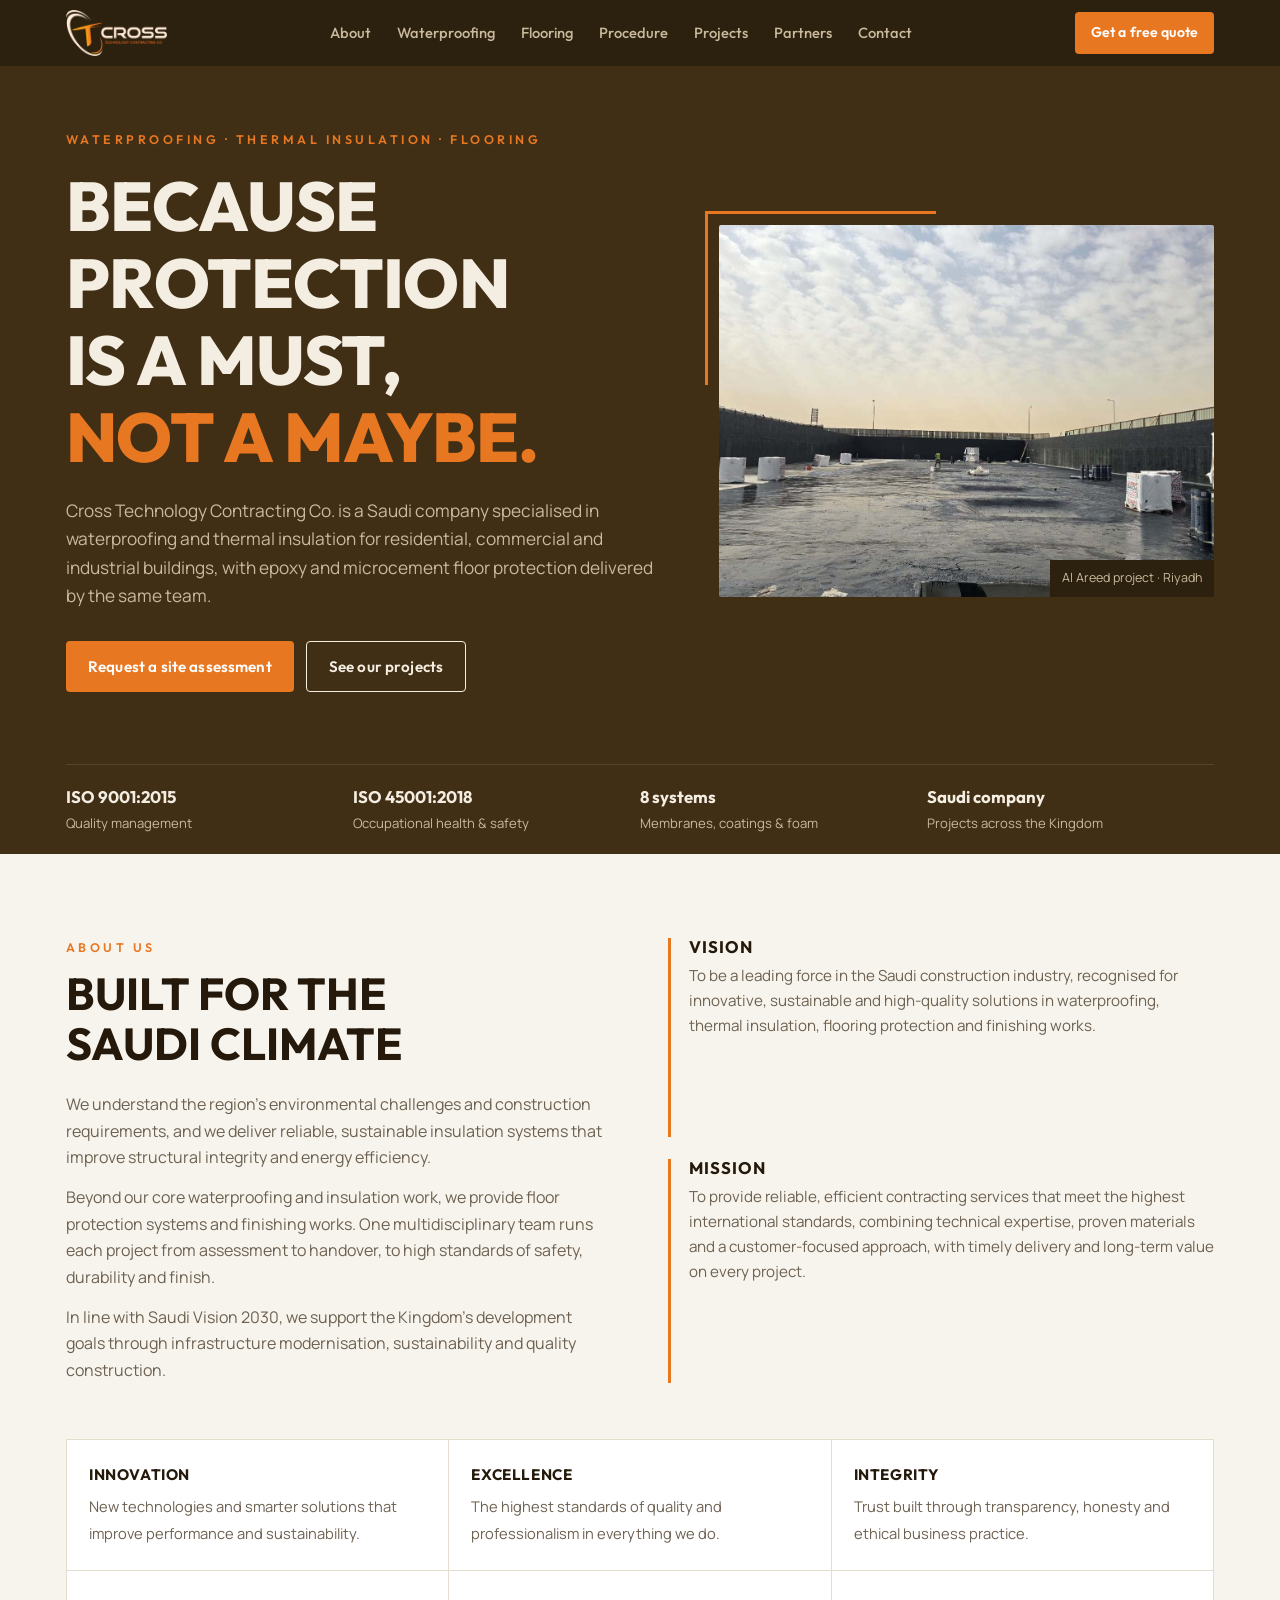
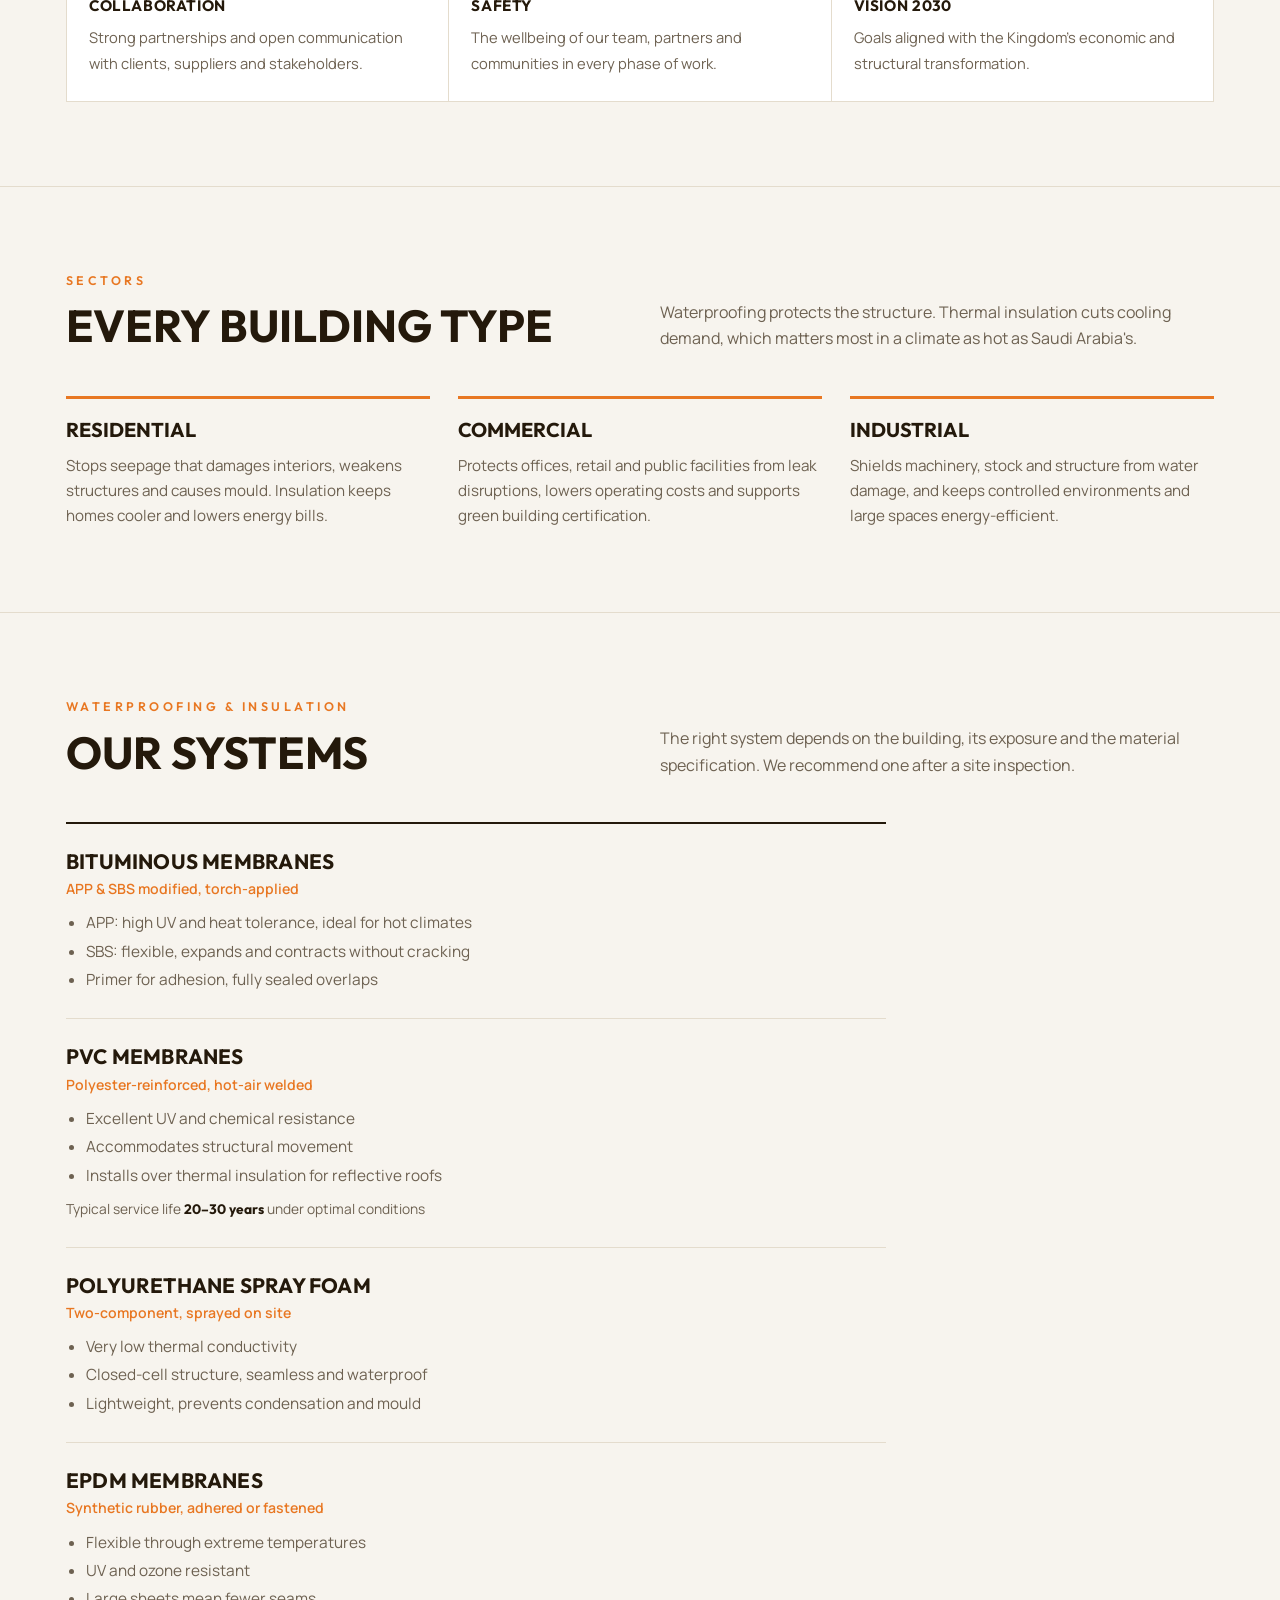
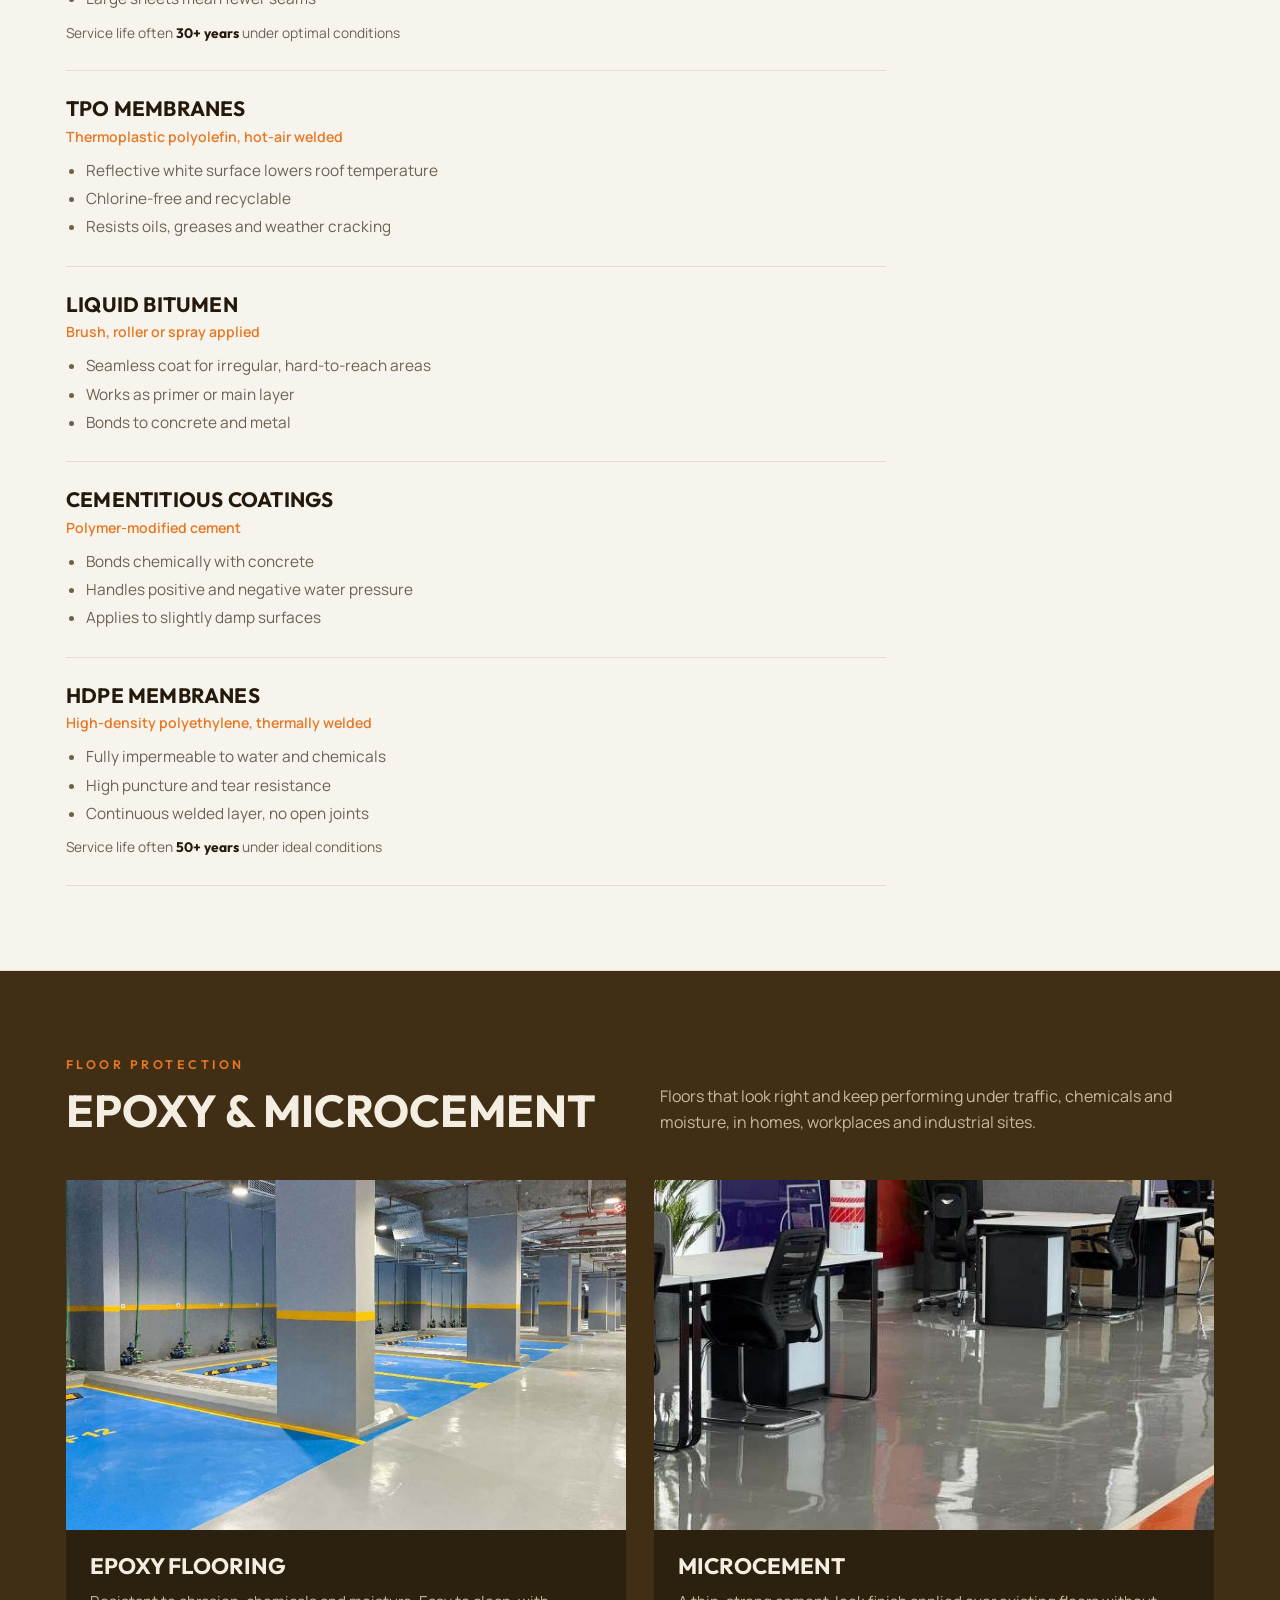
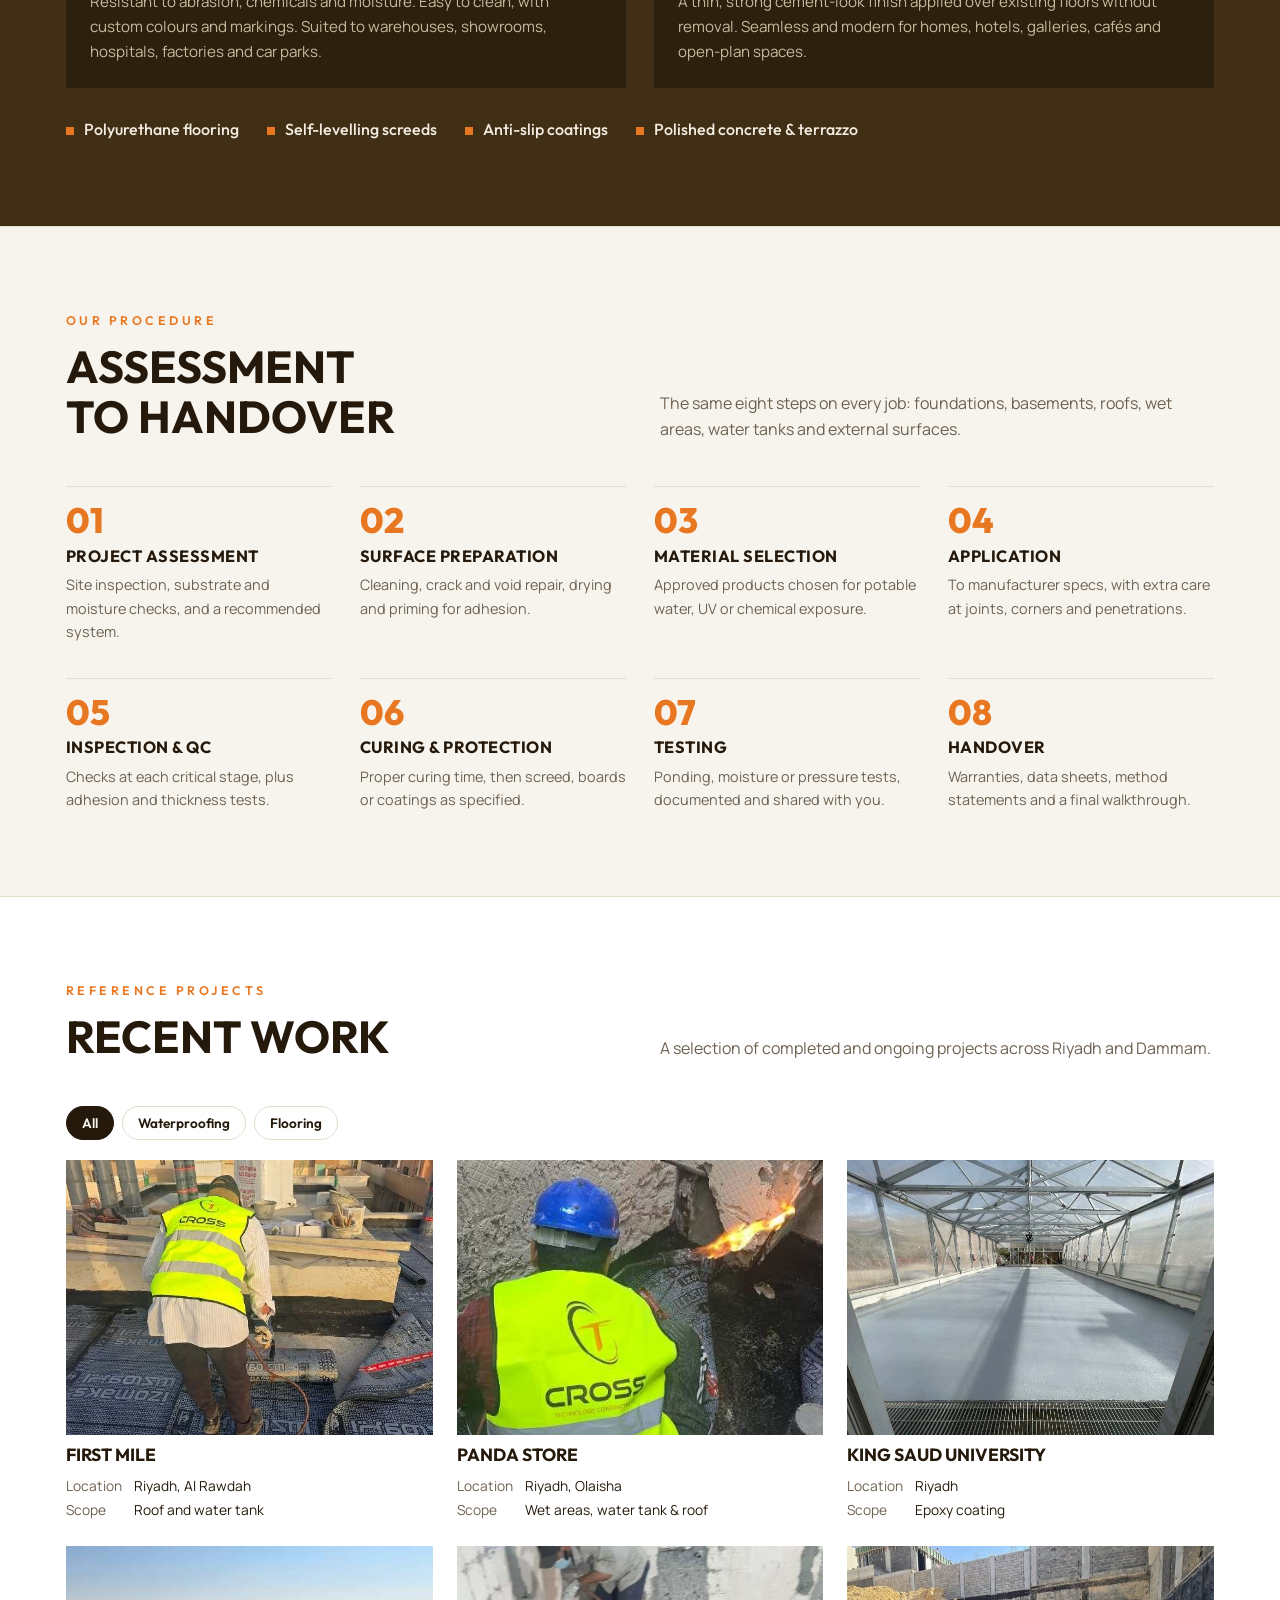
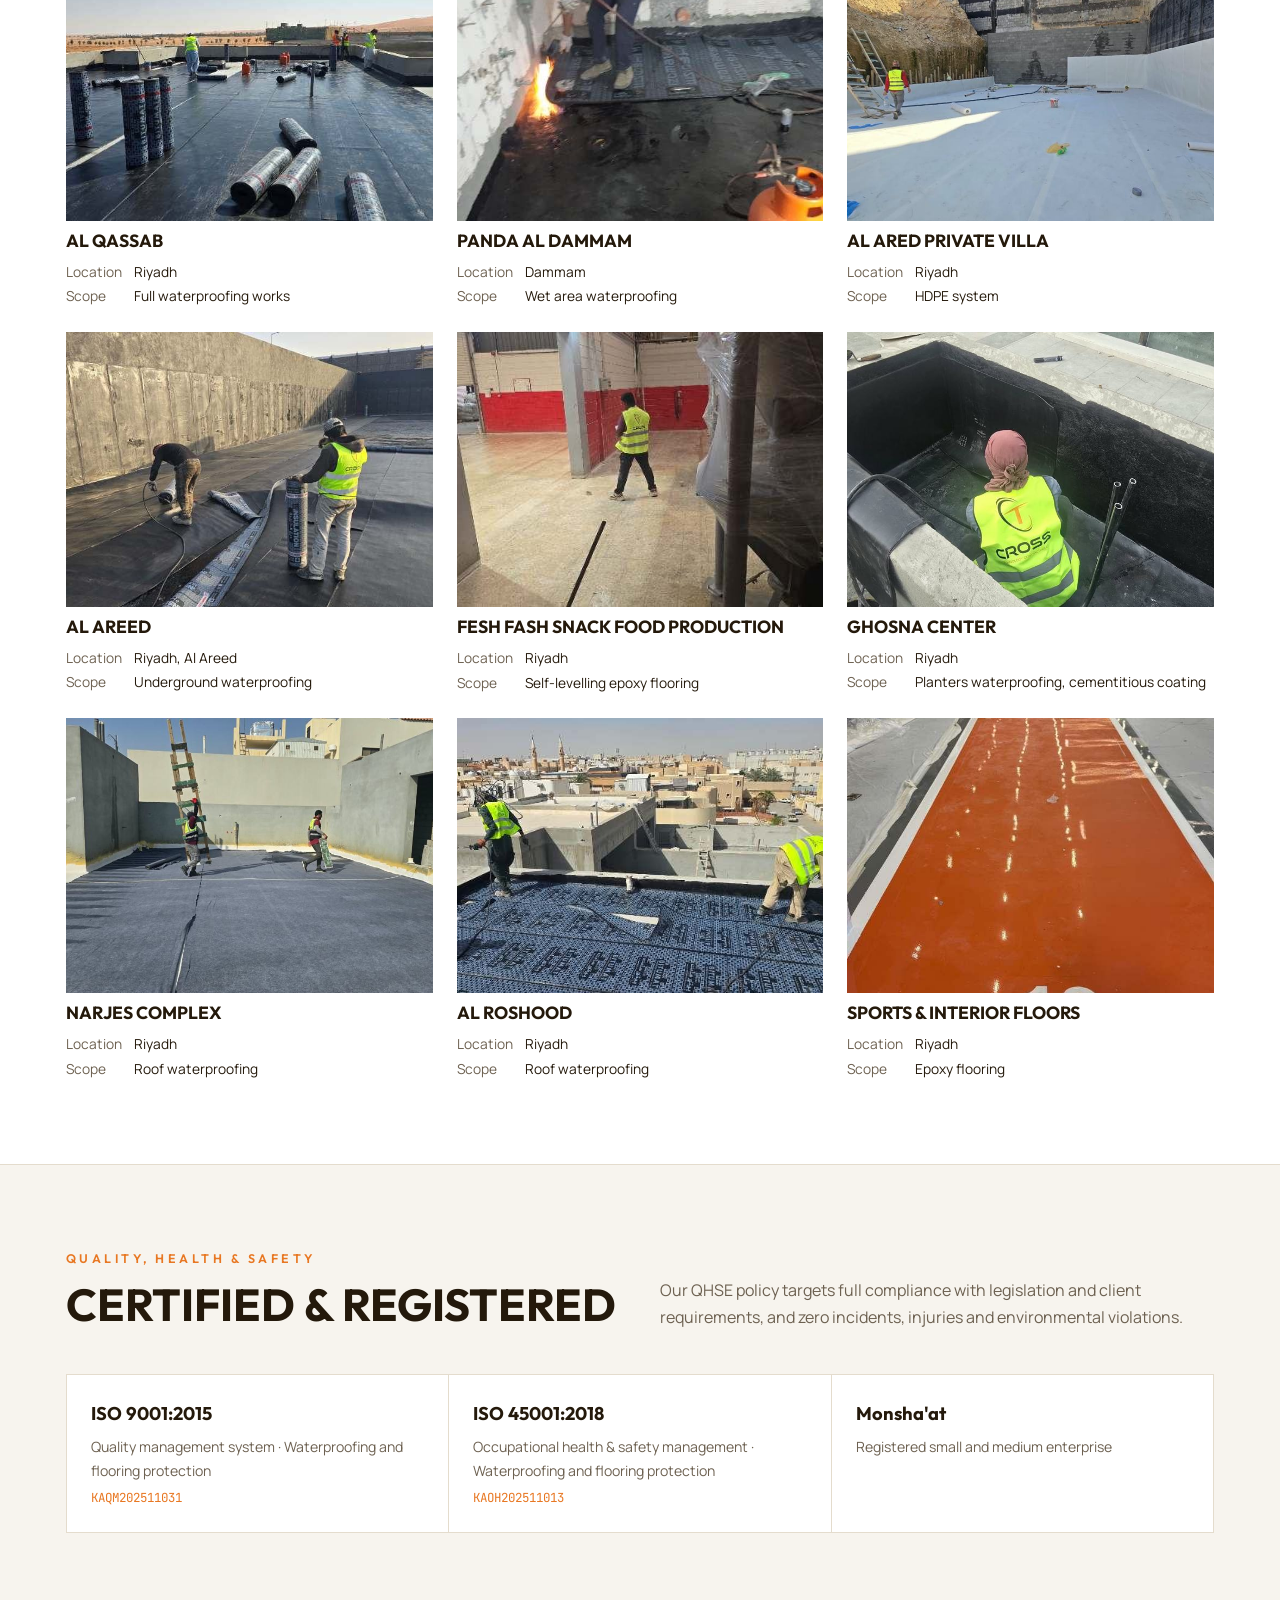
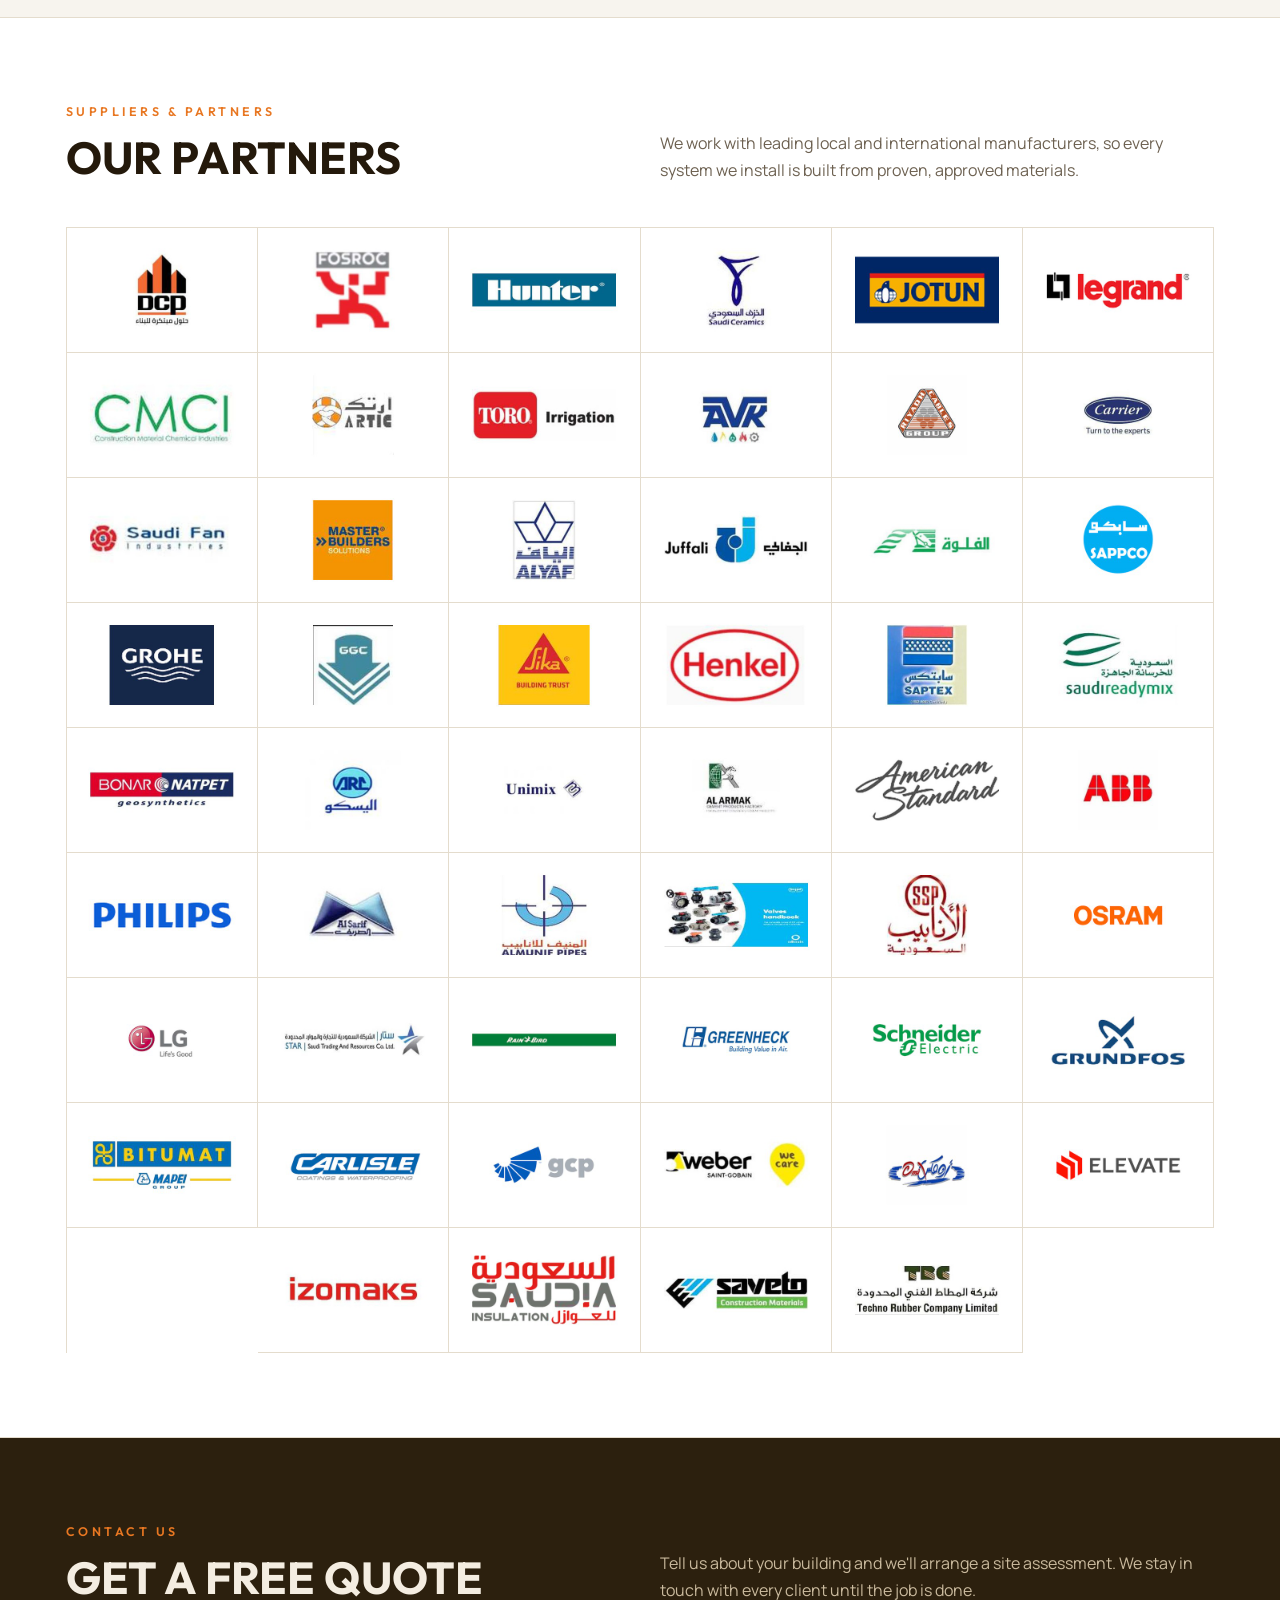
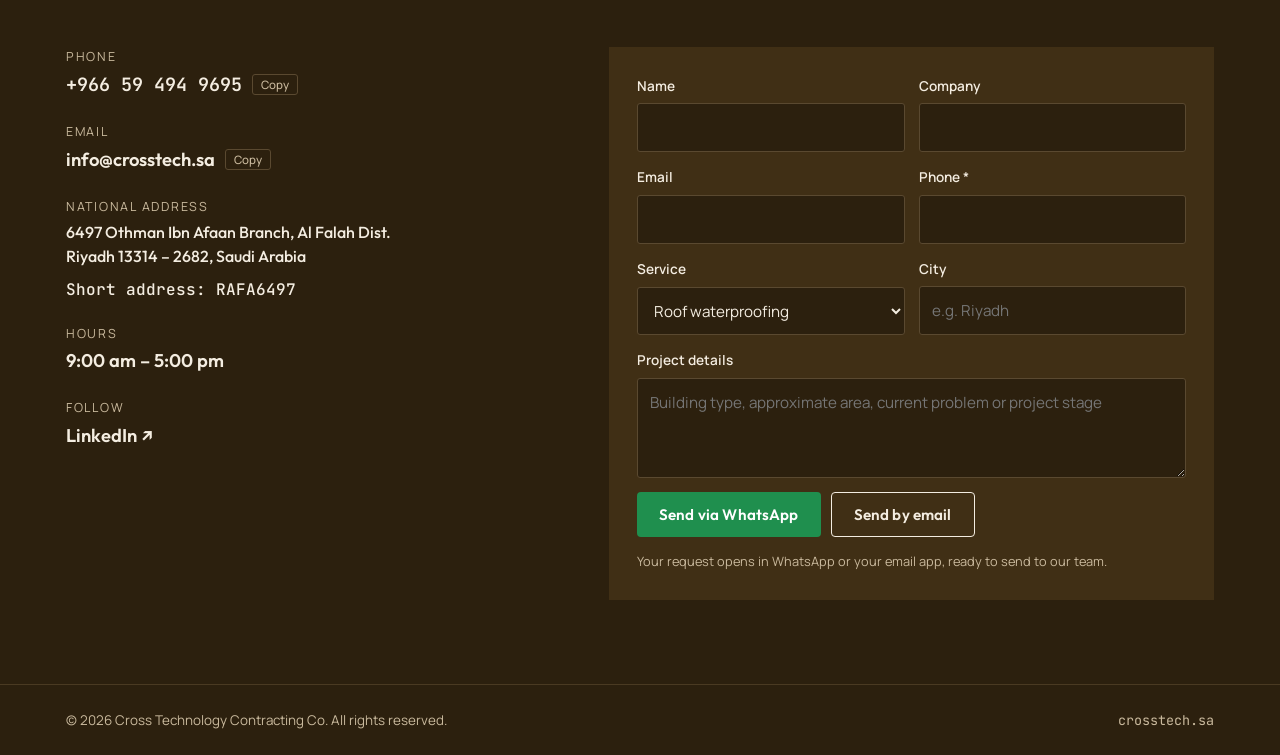
==== index.html @ bb5055d6 "Add Cross Technology website (English) Single-page static site with systems, flooring, procedure, pr" ====
<!doctype html>
<html lang="en">
<head>
<meta charset="utf-8">
<meta name="viewport" content="width=device-width, initial-scale=1, viewport-fit=cover">
<title>Cross Technology Contracting Co. | Waterproofing, Thermal Insulation &amp; Flooring in Saudi Arabia</title>
<meta name="description" content="Cross Technology Contracting Co. is a Saudi company specialised in waterproofing, thermal insulation and epoxy &amp; microcement floor protection for residential, commercial and industrial projects. ISO 9001 and ISO 45001 certified.">
<link rel="canonical" href="https://crosstech.sa/">
<meta name="theme-color" content="#2c200e">
<meta property="og:type" content="website">
<meta property="og:site_name" content="Cross Technology Contracting Co.">
<meta property="og:title" content="Cross Technology Contracting Co. | Waterproofing &amp; Thermal Insulation">
<meta property="og:description" content="Because protection is a must, not a maybe. Waterproofing, thermal insulation and floor protection across Saudi Arabia.">
<meta property="og:url" content="https://crosstech.sa/">
<meta property="og:image" content="https://crosstech.sa/assets/img/og.jpg">
<meta name="twitter:card" content="summary_large_image">
<link rel="icon" type="image/png" href="assets/img/favicon.png">
<link rel="apple-touch-icon" href="assets/img/apple-touch-icon.png">
<link rel="preconnect" href="https://fonts.googleapis.com">
<link rel="preconnect" href="https://fonts.gstatic.com" crossorigin>
<link rel="stylesheet" href="https://fonts.googleapis.com/css2?family=Outfit:wght@500;600;700;800&family=Manrope:wght@400;500;600;700&family=JetBrains+Mono:wght@500&display=swap">
<script type="application/ld+json">
{"@context":"https://schema.org","@type":"GeneralContractor","name":"Cross Technology Contracting Co.","url":"https://crosstech.sa/","logo":"https://crosstech.sa/assets/img/logo.png","image":"https://crosstech.sa/assets/img/og.jpg","telephone":"+966594949695","email":"info@crosstech.sa","address":{"@type":"PostalAddress","streetAddress":"6497 Othman Ibn Afaan Branch, Al Falah Dist.","addressLocality":"Riyadh","postalCode":"13314","addressCountry":"SA"},"openingHours":"Su-Th 09:00-17:00","sameAs":["https://www.linkedin.com/company/cross-technology-contracting-co/"]}
</script>
<style>
:root{
  --brown:#402f15;
  --brown-2:#2c200e;
  --orange:#e87722;
  --cream:#f4ede1;
  --bg:#f7f4ee;
  --surface:#ffffff;
  --ink:#24190b;
  --muted:#6d6151;
  --line:#e4dccd;
  --tag:#f1e7d7;
  --on-dark:#f4ede1;
  --on-dark-muted:#c9b99d;
  --font-display:"Outfit","Avenir Next","Segoe UI",system-ui,sans-serif;
  --font-body:"Manrope","Segoe UI",system-ui,sans-serif;
  --font-mono:"JetBrains Mono",ui-monospace,Menlo,monospace;
}
*{box-sizing:border-box}
html{scroll-behavior:smooth;scroll-padding-top:72px}
@media (prefers-reduced-motion:reduce){html{scroll-behavior:auto}*{transition:none!important}}
body{margin:0;background:var(--bg);color:var(--ink);font-family:var(--font-body);font-size:16px;line-height:1.65;-webkit-font-smoothing:antialiased}
a{color:inherit}
img{display:block;max-width:100%;height:auto}
:focus-visible{outline:2px solid var(--orange);outline-offset:3px;border-radius:3px}
.wrap{max-width:1180px;margin-inline:auto;padding-left:max(16px,env(safe-area-inset-left,0px));padding-right:max(16px,env(safe-area-inset-right,0px))}
h1,h2,h3{font-family:var(--font-display);margin:0;line-height:1.12;text-wrap:balance}
p{margin:0}
.eyebrow{font-family:var(--font-display);font-weight:600;font-size:.78rem;letter-spacing:.28em;text-transform:uppercase;color:var(--orange)}
.mono{font-family:var(--font-mono)}
.skip{position:absolute;left:-999px;top:0;background:var(--orange);color:#fff;padding:8px 14px;z-index:50}
.skip:focus{left:8px}

/* header */
header{position:sticky;top:0;z-index:20;background:var(--brown-2);color:var(--on-dark)}
.nav{display:flex;align-items:center;justify-content:space-between;gap:20px;padding-block:10px}
.nav .logo img{height:46px;width:auto}
.links{display:flex;gap:26px;font-family:var(--font-display);font-weight:500;font-size:.92rem}
.links a{text-decoration:none;color:var(--on-dark-muted)}
.links a:hover{color:var(--on-dark)}
.btn{display:inline-flex;align-items:center;justify-content:center;gap:8px;background:var(--orange);color:#fff;font-family:var(--font-display);font-weight:600;font-size:.95rem;padding:12px 22px;border-radius:4px;text-decoration:none;border:0;cursor:pointer;letter-spacing:.01em}
.btn:hover{filter:brightness(1.07)}
.btn.line{background:transparent;border:1.5px solid currentColor;color:var(--on-dark)}
.btn.small{padding:9px 16px;font-size:.88rem}
.btn.wa{background:#1f8f4e}
.menu-btn{display:none;background:none;border:1px solid var(--on-dark-muted);color:var(--on-dark);border-radius:4px;padding:7px 12px;font:600 .85rem var(--font-display);cursor:pointer}
@media (max-width:960px){
  .links{display:none;position:absolute;top:100%;left:0;right:0;flex-direction:column;gap:0;background:var(--brown-2);padding:8px max(16px,env(safe-area-inset-right,0px)) 16px max(16px,env(safe-area-inset-left,0px))}
  .links.open{display:flex}
  .links a{padding:10px 0;border-top:1px solid #4a3a22}
  .menu-btn{display:block}
  .nav .btn.small{display:none}
}

/* hero */
.hero{background:var(--brown);color:var(--on-dark);position:relative;overflow:hidden}
.hero-grid{display:grid;grid-template-columns:1.1fr .9fr;gap:48px;align-items:center;padding-block:64px 72px}
.hero h1{font-size:clamp(2.4rem,5.4vw,4.3rem);font-weight:800;text-transform:uppercase;letter-spacing:-.01em;margin-block:16px 22px}
.hero h1 em{font-style:normal;color:var(--orange);display:block}
.hero .lead{color:var(--on-dark-muted);font-size:1.08rem;max-width:36em}
.hero .actions{display:flex;flex-wrap:wrap;gap:12px;margin-top:30px}
.hero-photo{position:relative;min-width:0;margin:0}
.hero-photo img{width:100%;aspect-ratio:4/3;object-fit:cover;border-radius:2px}
.hero-photo::before{content:"";position:absolute;inset:-14px auto auto -14px;width:46%;height:46%;border-top:3px solid var(--orange);border-left:3px solid var(--orange)}
.hero-photo figcaption{position:absolute;right:0;bottom:0;background:var(--brown-2);color:var(--on-dark-muted);font-size:.78rem;padding:8px 12px}
.creds{border-top:1px solid #57442a;display:grid;grid-template-columns:repeat(4,1fr)}
.creds div{padding:18px 20px 20px 0;display:grid;gap:2px;min-width:0}
.creds b{font-family:var(--font-display);font-size:1.05rem;color:var(--on-dark)}
.creds span{font-size:.82rem;color:var(--on-dark-muted)}
@media (max-width:900px){.hero-grid{grid-template-columns:1fr;padding-block:44px 48px}.creds{grid-template-columns:1fr 1fr}}

/* section shell */
section.block{padding-block:84px}
section.block + section.block{border-top:1px solid var(--line)}
.head{display:grid;grid-template-columns:1fr 1fr;gap:40px;align-items:end;margin-bottom:44px}
.head h2{font-size:clamp(1.9rem,3.6vw,2.8rem);font-weight:700;text-transform:uppercase;margin-top:10px}
.head p{color:var(--muted);max-width:36em}
@media (max-width:820px){.head{grid-template-columns:1fr;gap:14px}section.block{padding-block:60px}}

/* about */
.about{display:grid;grid-template-columns:1fr 1fr;gap:56px}
.about h2{font-size:clamp(1.9rem,3.6vw,2.8rem);text-transform:uppercase;margin-block:10px 22px}
.about .copy p{color:var(--muted)}
.about .copy p + p{margin-top:14px}
.vm{display:grid;gap:22px}
.vm div{border-left:3px solid var(--orange);padding-left:18px}
.vm h3{font-size:1.05rem;text-transform:uppercase;letter-spacing:.06em;margin-bottom:6px}
.vm p{color:var(--muted);font-size:.95rem}
.values{margin-top:56px;display:grid;grid-template-columns:repeat(3,1fr);gap:1px;background:var(--line);border:1px solid var(--line)}
.values div{background:var(--surface);padding:22px 22px 24px}
.values b{font-family:var(--font-display);font-weight:700;text-transform:uppercase;letter-spacing:.04em;font-size:.95rem;display:block;margin-bottom:6px}
.values span{color:var(--muted);font-size:.92rem}
@media (max-width:820px){.about{grid-template-columns:1fr;gap:36px}.values{grid-template-columns:1fr 1fr}}
@media (max-width:520px){.values{grid-template-columns:1fr}}

/* sectors */
.sectors{display:grid;grid-template-columns:repeat(3,1fr);gap:28px}
.sector{display:grid;gap:12px;align-content:start;min-width:0;border-top:3px solid var(--orange);padding-top:20px}
.sector h3{font-size:1.25rem;text-transform:uppercase}
.sector p{color:var(--muted);font-size:.95rem}
@media (max-width:820px){.sectors{grid-template-columns:1fr}}

/* systems */
.schedule{border-top:2px solid var(--ink);max-width:820px}
.sys{display:grid;gap:10px;padding-block:26px;border-bottom:1px solid var(--line)}
.sys h3{font-size:1.3rem;text-transform:uppercase;letter-spacing:.01em}
.sys .sub{color:var(--orange);font-size:.88rem;font-weight:600;margin-top:4px}
.sys ul{margin:0;padding-left:20px;color:var(--muted);font-size:.96rem;display:grid;gap:3px}
.sys .life{font-size:.86rem;color:var(--muted)}
.sys .life b{color:var(--ink);font-family:var(--font-display)}

/* flooring */
.floor{background:var(--brown);color:var(--on-dark)}
.floor .head p{color:var(--on-dark-muted)}
.floor-grid{display:grid;grid-template-columns:1fr 1fr;gap:28px}
.floor-card{display:grid;grid-template-rows:auto 1fr;background:var(--brown-2);min-width:0}
.floor-card img{aspect-ratio:16/10;object-fit:cover;width:100%}
.floor-card div{padding:24px;display:grid;gap:10px;align-content:start}
.floor-card h3{font-size:1.4rem;text-transform:uppercase}
.floor-card p{color:var(--on-dark-muted);font-size:.95rem}
.floor-list{margin-top:28px;display:flex;flex-wrap:wrap;gap:10px 28px;font-family:var(--font-display);font-weight:500;color:var(--on-dark)}
.floor-list span::before{content:"";display:inline-block;width:8px;height:8px;background:var(--orange);margin-right:10px;vertical-align:middle}
@media (max-width:820px){.floor-grid{grid-template-columns:1fr}}

/* procedure */
.steps{display:grid;grid-template-columns:repeat(4,1fr);gap:34px 28px}
.step{border-top:1px solid var(--line);padding-top:16px;display:grid;gap:8px;align-content:start;min-width:0}
.step .n{font-family:var(--font-display);font-weight:800;font-size:2.2rem;line-height:1;color:var(--orange)}
.step h3{font-size:1.02rem;text-transform:uppercase;letter-spacing:.03em}
.step p{color:var(--muted);font-size:.9rem}
@media (max-width:900px){.steps{grid-template-columns:1fr 1fr}}
@media (max-width:480px){.steps{grid-template-columns:1fr}}

/* projects */
.filters{display:flex;flex-wrap:wrap;gap:8px;margin-bottom:20px}
.chip{font:600 .85rem var(--font-display);border:1.5px solid var(--line);background:var(--surface);color:var(--ink);border-radius:999px;padding:7px 15px;cursor:pointer}
.chip[aria-pressed="true"]{background:var(--ink);color:var(--bg);border-color:var(--ink)}
.projects{display:grid;grid-template-columns:repeat(3,1fr);gap:24px}
.proj{display:grid;gap:10px;align-content:start;min-width:0}
.proj img{aspect-ratio:4/3;object-fit:cover;width:100%;background:var(--tag)}
.proj h3{font-size:1.1rem;text-transform:uppercase}
.proj dl{margin:0;display:grid;grid-template-columns:auto 1fr;gap:2px 12px;font-size:.86rem}
.proj dt{color:var(--muted)}
.proj dd{margin:0}
.proj[hidden]{display:none}
@media (max-width:900px){.projects{grid-template-columns:1fr 1fr}}
@media (max-width:540px){.projects{grid-template-columns:1fr}}

/* certifications */
.certs{display:grid;grid-template-columns:repeat(3,1fr);gap:1px;background:var(--line);border:1px solid var(--line)}
.cert{background:var(--surface);padding:24px;display:grid;gap:6px;align-content:start;min-width:0}
.cert b{font-family:var(--font-display);font-size:1.15rem}
.cert span{color:var(--muted);font-size:.88rem}
.cert .mono{font-size:.78rem;color:var(--orange);overflow-wrap:anywhere}
@media (max-width:820px){.certs{grid-template-columns:1fr}}

/* partners */
.partners{background:var(--surface)}
.logo-wall{list-style:none;margin:0;padding:0;display:flex;flex-wrap:wrap;justify-content:center;border-top:1px solid var(--line);border-left:1px solid var(--line)}
.logo-wall li{flex:0 0 calc(100% / 6);background:var(--surface);display:grid;place-items:center;padding:14px 12px;border-right:1px solid var(--line);border-bottom:1px solid var(--line)}
.logo-wall img{width:100%;max-width:160px;aspect-ratio:5/3;object-fit:contain;transition:transform .2s}
.logo-wall li:hover img{transform:scale(1.06)}
@media (max-width:960px){.logo-wall li{flex-basis:25%}}
@media (max-width:560px){.logo-wall li{flex-basis:calc(100% / 3);padding:8px 6px}}

/* contact */
.contact-band{background:var(--brown-2);color:var(--on-dark)}
.contact-band .head p{color:var(--on-dark-muted)}
.contact{display:grid;grid-template-columns:.9fr 1.1fr;gap:48px}
.info{display:grid;gap:22px;align-content:start}
.info .row{display:grid;gap:2px}
.info small{color:var(--on-dark-muted);font-size:.78rem;letter-spacing:.14em;text-transform:uppercase}
.info .v{font-family:var(--font-display);font-weight:600;font-size:1.15rem;display:flex;flex-wrap:wrap;align-items:center;gap:10px}
.info .addr{font-size:1rem;font-weight:500;line-height:1.5}
.info a{text-decoration:none}
.info a:hover{color:var(--orange)}
.copy-btn{font:500 .72rem var(--font-body);border:1px solid #5a4930;background:transparent;color:var(--on-dark-muted);border-radius:3px;padding:2px 8px;cursor:pointer}
form{background:var(--brown);padding:28px;display:grid;gap:14px;min-width:0}
.fr{display:grid;grid-template-columns:1fr 1fr;gap:14px}
label{display:grid;gap:6px;font-size:.85rem;font-weight:600;color:var(--on-dark)}
input,select,textarea{font:inherit;font-weight:400;font-size:.95rem;color:var(--on-dark);background:var(--brown-2);border:1px solid #5a4930;border-radius:3px;padding:11px 12px;width:100%}
select option{color:#000}
textarea{min-height:100px;resize:vertical}
.form-actions{display:flex;flex-wrap:wrap;gap:10px}
.err{color:#ffb38a;font-size:.85rem}
.note{color:var(--on-dark-muted);font-size:.8rem}
@media (max-width:860px){.contact{grid-template-columns:1fr}}
@media (max-width:520px){.fr{grid-template-columns:1fr}form{padding:20px}}

footer{background:var(--brown-2);color:var(--on-dark-muted);border-top:1px solid #4a3a22;font-size:.84rem}
footer .wrap{display:flex;flex-wrap:wrap;justify-content:space-between;gap:12px;padding-block:24px}
</style>
</head>
<body>
<a class="skip" href="#main">Skip to content</a>
<header>
  <div class="wrap nav">
    <a class="logo" href="#top" aria-label="Cross Technology Contracting Co. home"><img src="assets/img/logo.png" alt="Cross Technology Contracting Co." width="440" height="200"></a>
    <button class="menu-btn" id="menu" aria-expanded="false" aria-controls="links">Menu</button>
    <nav class="links" id="links" aria-label="Main">
      <a href="#about">About</a>
      <a href="#systems">Waterproofing</a>
      <a href="#flooring">Flooring</a>
      <a href="#procedure">Procedure</a>
      <a href="#projects">Projects</a>
      <a href="#partners">Partners</a>
      <a href="#contact">Contact</a>
    </nav>
    <a class="btn small" href="#contact">Get a free quote</a>
  </div>
</header>

<main id="main">
  <section class="hero" id="top">
    <div class="wrap">
      <div class="hero-grid">
        <div>
          <div class="eyebrow">Waterproofing · Thermal insulation · Flooring</div>
          <h1>Because protection is a must, <em>not a maybe.</em></h1>
          <p class="lead">Cross Technology Contracting Co. is a Saudi company specialised in waterproofing and thermal insulation for residential, commercial and industrial buildings, with epoxy and microcement floor protection delivered by the same team.</p>
          <div class="actions">
            <a class="btn" href="#contact">Request a site assessment</a>
            <a class="btn line" href="#projects">See our projects</a>
          </div>
        </div>
        <figure class="hero-photo">
          <img src="assets/img/projects/hero.jpg" alt="Waterproofed roof ready for protection layers, Al Areed project, Riyadh" width="1600" height="900" fetchpriority="high">
          <figcaption>Al Areed project · Riyadh</figcaption>
        </figure>
      </div>
      <div class="creds">
        <div><b>ISO 9001:2015</b><span>Quality management</span></div>
        <div><b>ISO 45001:2018</b><span>Occupational health &amp; safety</span></div>
        <div><b>8 systems</b><span>Membranes, coatings &amp; foam</span></div>
        <div><b>Saudi company</b><span>Projects across the Kingdom</span></div>
      </div>
    </div>
  </section>

  <section class="block" id="about">
    <div class="wrap">
      <div class="about">
        <div class="copy">
          <div class="eyebrow">About us</div>
          <h2>Built for the Saudi climate</h2>
          <p>We understand the region's environmental challenges and construction requirements, and we deliver reliable, sustainable insulation systems that improve structural integrity and energy efficiency.</p>
          <p>Beyond our core waterproofing and insulation work, we provide floor protection systems and finishing works. One multidisciplinary team runs each project from assessment to handover, to high standards of safety, durability and finish.</p>
          <p>In line with Saudi Vision 2030, we support the Kingdom's development goals through infrastructure modernisation, sustainability and quality construction.</p>
        </div>
        <div class="vm">
          <div><h3>Vision</h3><p>To be a leading force in the Saudi construction industry, recognised for innovative, sustainable and high-quality solutions in waterproofing, thermal insulation, flooring protection and finishing works.</p></div>
          <div><h3>Mission</h3><p>To provide reliable, efficient contracting services that meet the highest international standards, combining technical expertise, proven materials and a customer-focused approach, with timely delivery and long-term value on every project.</p></div>
        </div>
      </div>
      <div class="values">
        <div><b>Innovation</b><span>New technologies and smarter solutions that improve performance and sustainability.</span></div>
        <div><b>Excellence</b><span>The highest standards of quality and professionalism in everything we do.</span></div>
        <div><b>Integrity</b><span>Trust built through transparency, honesty and ethical business practice.</span></div>
        <div><b>Collaboration</b><span>Strong partnerships and open communication with clients, suppliers and stakeholders.</span></div>
        <div><b>Safety</b><span>The wellbeing of our team, partners and communities in every phase of work.</span></div>
        <div><b>Vision 2030</b><span>Goals aligned with the Kingdom's economic and structural transformation.</span></div>
      </div>
    </div>
  </section>

  <section class="block" id="sectors">
    <div class="wrap">
      <div class="head">
        <div><div class="eyebrow">Sectors</div><h2>Every building type</h2></div>
        <p>Waterproofing protects the structure. Thermal insulation cuts cooling demand, which matters most in a climate as hot as Saudi Arabia's.</p>
      </div>
      <div class="sectors">
        <article class="sector"><h3>Residential</h3><p>Stops seepage that damages interiors, weakens structures and causes mould. Insulation keeps homes cooler and lowers energy bills.</p></article>
        <article class="sector"><h3>Commercial</h3><p>Protects offices, retail and public facilities from leak disruptions, lowers operating costs and supports green building certification.</p></article>
        <article class="sector"><h3>Industrial</h3><p>Shields machinery, stock and structure from water damage, and keeps controlled environments and large spaces energy-efficient.</p></article>
      </div>
    </div>
  </section>

  <section class="block" id="systems">
    <div class="wrap">
      <div class="head">
        <div><div class="eyebrow">Waterproofing &amp; insulation</div><h2>Our systems</h2></div>
        <p>The right system depends on the building, its exposure and the material specification. We recommend one after a site inspection.</p>
      </div>
      <div class="schedule">
        <article class="sys">
          <div><h3>Bituminous membranes</h3><div class="sub">APP &amp; SBS modified, torch-applied</div></div>
          <ul><li>APP: high UV and heat tolerance, ideal for hot climates</li><li>SBS: flexible, expands and contracts without cracking</li><li>Primer for adhesion, fully sealed overlaps</li></ul>
        </article>
        <article class="sys">
          <div><h3>PVC membranes</h3><div class="sub">Polyester-reinforced, hot-air welded</div></div>
          <ul><li>Excellent UV and chemical resistance</li><li>Accommodates structural movement</li><li>Installs over thermal insulation for reflective roofs</li></ul>
          <div class="life">Typical service life <b>20–30 years</b> under optimal conditions</div>
        </article>
        <article class="sys">
          <div><h3>Polyurethane spray foam</h3><div class="sub">Two-component, sprayed on site</div></div>
          <ul><li>Very low thermal conductivity</li><li>Closed-cell structure, seamless and waterproof</li><li>Lightweight, prevents condensation and mould</li></ul>
        </article>
        <article class="sys">
          <div><h3>EPDM membranes</h3><div class="sub">Synthetic rubber, adhered or fastened</div></div>
          <ul><li>Flexible through extreme temperatures</li><li>UV and ozone resistant</li><li>Large sheets mean fewer seams</li></ul>
          <div class="life">Service life often <b>30+ years</b> under optimal conditions</div>
        </article>
        <article class="sys">
          <div><h3>TPO membranes</h3><div class="sub">Thermoplastic polyolefin, hot-air welded</div></div>
          <ul><li>Reflective white surface lowers roof temperature</li><li>Chlorine-free and recyclable</li><li>Resists oils, greases and weather cracking</li></ul>
        </article>
        <article class="sys">
          <div><h3>Liquid bitumen</h3><div class="sub">Brush, roller or spray applied</div></div>
          <ul><li>Seamless coat for irregular, hard-to-reach areas</li><li>Works as primer or main layer</li><li>Bonds to concrete and metal</li></ul>
        </article>
        <article class="sys">
          <div><h3>Cementitious coatings</h3><div class="sub">Polymer-modified cement</div></div>
          <ul><li>Bonds chemically with concrete</li><li>Handles positive and negative water pressure</li><li>Applies to slightly damp surfaces</li></ul>
        </article>
        <article class="sys">
          <div><h3>HDPE membranes</h3><div class="sub">High-density polyethylene, thermally welded</div></div>
          <ul><li>Fully impermeable to water and chemicals</li><li>High puncture and tear resistance</li><li>Continuous welded layer, no open joints</li></ul>
          <div class="life">Service life often <b>50+ years</b> under ideal conditions</div>
        </article>
      </div>
    </div>
  </section>

  <section class="block floor" id="flooring">
    <div class="wrap">
      <div class="head">
        <div><div class="eyebrow">Floor protection</div><h2>Epoxy &amp; microcement</h2></div>
        <p>Floors that look right and keep performing under traffic, chemicals and moisture, in homes, workplaces and industrial sites.</p>
      </div>
      <div class="floor-grid">
        <article class="floor-card"><img src="assets/img/projects/parking.jpg" alt="Epoxy-coated car park with marked bays" loading="lazy" width="900" height="548"><div><h3>Epoxy flooring</h3><p>Resistant to abrasion, chemicals and moisture. Easy to clean, with custom colours and markings. Suited to warehouses, showrooms, hospitals, factories and car parks.</p></div></article>
        <article class="floor-card"><img src="assets/img/projects/office.jpg" alt="Seamless floor finish in an open-plan office" loading="lazy" width="604" height="604"><div><h3>Microcement</h3><p>A thin, strong cement-look finish applied over existing floors without removal. Seamless and modern for homes, hotels, galleries, cafés and open-plan spaces.</p></div></article>
      </div>
      <div class="floor-list">
        <span>Polyurethane flooring</span><span>Self-levelling screeds</span><span>Anti-slip coatings</span><span>Polished concrete &amp; terrazzo</span>
      </div>
    </div>
  </section>

  <section class="block" id="procedure">
    <div class="wrap">
      <div class="head">
        <div><div class="eyebrow">Our procedure</div><h2>Assessment to handover</h2></div>
        <p>The same eight steps on every job: foundations, basements, roofs, wet areas, water tanks and external surfaces.</p>
      </div>
      <div class="steps">
        <div class="step"><span class="n">01</span><h3>Project assessment</h3><p>Site inspection, substrate and moisture checks, and a recommended system.</p></div>
        <div class="step"><span class="n">02</span><h3>Surface preparation</h3><p>Cleaning, crack and void repair, drying and priming for adhesion.</p></div>
        <div class="step"><span class="n">03</span><h3>Material selection</h3><p>Approved products chosen for potable water, UV or chemical exposure.</p></div>
        <div class="step"><span class="n">04</span><h3>Application</h3><p>To manufacturer specs, with extra care at joints, corners and penetrations.</p></div>
        <div class="step"><span class="n">05</span><h3>Inspection &amp; QC</h3><p>Checks at each critical stage, plus adhesion and thickness tests.</p></div>
        <div class="step"><span class="n">06</span><h3>Curing &amp; protection</h3><p>Proper curing time, then screed, boards or coatings as specified.</p></div>
        <div class="step"><span class="n">07</span><h3>Testing</h3><p>Ponding, moisture or pressure tests, documented and shared with you.</p></div>
        <div class="step"><span class="n">08</span><h3>Handover</h3><p>Warranties, data sheets, method statements and a final walkthrough.</p></div>
      </div>
    </div>
  </section>

  <section class="block" id="projects" style="background:var(--surface)">
    <div class="wrap">
      <div class="head">
        <div><div class="eyebrow">Reference projects</div><h2>Recent work</h2></div>
        <p>A selection of completed and ongoing projects across Riyadh and Dammam.</p>
      </div>
      <div class="filters" role="group" aria-label="Filter projects">
        <button class="chip" data-p="all" aria-pressed="true">All</button>
        <button class="chip" data-p="wp" aria-pressed="false">Waterproofing</button>
        <button class="chip" data-p="fl" aria-pressed="false">Flooring</button>
      </div>
      <div class="projects">
        <article class="proj" data-t="wp"><img src="assets/img/projects/firstmile.jpg" alt="Crew installing roof membrane, First Mile" loading="lazy"><h3>First Mile</h3><dl><dt>Location</dt><dd>Riyadh, Al Rawdah</dd><dt>Scope</dt><dd>Roof and water tank</dd></dl></article>
        <article class="proj" data-t="wp"><img src="assets/img/projects/panda.jpg" alt="Torch-applying membrane in a wet area, Panda store" loading="lazy"><h3>Panda Store</h3><dl><dt>Location</dt><dd>Riyadh, Olaisha</dd><dt>Scope</dt><dd>Wet areas, water tank &amp; roof</dd></dl></article>
        <article class="proj" data-t="fl"><img src="assets/img/projects/ksu.jpg" alt="Epoxy coating at King Saud University" loading="lazy"><h3>King Saud University</h3><dl><dt>Location</dt><dd>Riyadh</dd><dt>Scope</dt><dd>Epoxy coating</dd></dl></article>
        <article class="proj" data-t="wp"><img src="assets/img/projects/qassab.jpg" alt="Bituminous membrane rolls laid on a roof, Al Qassab" loading="lazy"><h3>Al Qassab</h3><dl><dt>Location</dt><dd>Riyadh</dd><dt>Scope</dt><dd>Full waterproofing works</dd></dl></article>
        <article class="proj" data-t="wp"><img src="assets/img/projects/dammam.jpg" alt="Wet area waterproofing, Panda Dammam" loading="lazy"><h3>Panda Al Dammam</h3><dl><dt>Location</dt><dd>Dammam</dd><dt>Scope</dt><dd>Wet area waterproofing</dd></dl></article>
        <article class="proj" data-t="wp"><img src="assets/img/projects/hdpe.jpg" alt="HDPE membrane on a below-grade structure" loading="lazy"><h3>Al Ared Private Villa</h3><dl><dt>Location</dt><dd>Riyadh</dd><dt>Scope</dt><dd>HDPE system</dd></dl></article>
        <article class="proj" data-t="wp"><img src="assets/img/projects/areed.jpg" alt="Installing membrane on underground structure, Al Areed" loading="lazy"><h3>Al Areed</h3><dl><dt>Location</dt><dd>Riyadh, Al Areed</dd><dt>Scope</dt><dd>Underground waterproofing</dd></dl></article>
        <article class="proj" data-t="fl"><img src="assets/img/projects/feshfash.jpg" alt="Self-levelling epoxy floor, food production plant" loading="lazy"><h3>FESH FASH Snack Food Production</h3><dl><dt>Location</dt><dd>Riyadh</dd><dt>Scope</dt><dd>Self-levelling epoxy flooring</dd></dl></article>
        <article class="proj" data-t="wp"><img src="assets/img/projects/ghosna.jpg" alt="Waterproofing planter boxes, Ghosna Center" loading="lazy"><h3>Ghosna Center</h3><dl><dt>Location</dt><dd>Riyadh</dd><dt>Scope</dt><dd>Planters waterproofing, cementitious coating</dd></dl></article>
        <article class="proj" data-t="wp"><img src="assets/img/projects/narjescx.jpg" alt="Roof waterproofing at Narjes Complex" loading="lazy"><h3>Narjes Complex</h3><dl><dt>Location</dt><dd>Riyadh</dd><dt>Scope</dt><dd>Roof waterproofing</dd></dl></article>
        <article class="proj" data-t="wp"><img src="assets/img/projects/roshood.jpg" alt="Roof membrane installation, Al Roshood" loading="lazy"><h3>Al Roshood</h3><dl><dt>Location</dt><dd>Riyadh</dd><dt>Scope</dt><dd>Roof waterproofing</dd></dl></article>
        <article class="proj" data-t="fl"><img src="assets/img/projects/track.jpg" alt="Orange epoxy running track with lane numbers" loading="lazy"><h3>Sports &amp; interior floors</h3><dl><dt>Location</dt><dd>Riyadh</dd><dt>Scope</dt><dd>Epoxy flooring</dd></dl></article>
      </div>
    </div>
  </section>

  <section class="block" id="certifications">
    <div class="wrap">
      <div class="head">
        <div><div class="eyebrow">Quality, health &amp; safety</div><h2>Certified &amp; registered</h2></div>
        <p>Our QHSE policy targets full compliance with legislation and client requirements, and zero incidents, injuries and environmental violations.</p>
      </div>
      <div class="certs">
        <div class="cert"><b>ISO 9001:2015</b><span>Quality management system · Waterproofing and flooring protection</span><span class="mono">KAQM202511031</span></div>
        <div class="cert"><b>ISO 45001:2018</b><span>Occupational health &amp; safety management · Waterproofing and flooring protection</span><span class="mono">KAOH202511013</span></div>
        <div class="cert"><b>Monsha'at</b><span>Registered small and medium enterprise</span></div>
      </div>
    </div>
  </section>

  <section class="block partners" id="partners">
    <div class="wrap">
      <div class="head">
        <div><div class="eyebrow">Suppliers &amp; partners</div><h2>Our partners</h2></div>
        <p>We work with leading local and international manufacturers, so every system we install is built from proven, approved materials.</p>
      </div>
      <ul class="logo-wall">
          <li><img src="assets/img/partners/partner-01.jpg" alt="DCP" loading="lazy" width="400" height="240"></li>
          <li><img src="assets/img/partners/partner-02.jpg" alt="Fosroc" loading="lazy" width="400" height="240"></li>
          <li><img src="assets/img/partners/partner-03.jpg" alt="Hunter" loading="lazy" width="400" height="240"></li>
          <li><img src="assets/img/partners/partner-04.jpg" alt="Saudi Ceramics" loading="lazy" width="400" height="240"></li>
          <li><img src="assets/img/partners/partner-05.jpg" alt="Jotun" loading="lazy" width="400" height="240"></li>
          <li><img src="assets/img/partners/partner-06.jpg" alt="Legrand" loading="lazy" width="400" height="240"></li>
          <li><img src="assets/img/partners/partner-07.jpg" alt="CMCI" loading="lazy" width="400" height="240"></li>
          <li><img src="assets/img/partners/partner-08.jpg" alt="Artic" loading="lazy" width="400" height="240"></li>
          <li><img src="assets/img/partners/partner-09.jpg" alt="Toro Irrigation" loading="lazy" width="400" height="240"></li>
          <li><img src="assets/img/partners/partner-10.jpg" alt="AVK" loading="lazy" width="400" height="240"></li>
          <li><img src="assets/img/partners/partner-11.jpg" alt="Riyadh Cables Group" loading="lazy" width="400" height="240"></li>
          <li><img src="assets/img/partners/partner-12.jpg" alt="Carrier" loading="lazy" width="400" height="240"></li>
          <li><img src="assets/img/partners/partner-13.jpg" alt="Saudi Fan Industries" loading="lazy" width="400" height="240"></li>
          <li><img src="assets/img/partners/partner-14.jpg" alt="Master Builders Solutions" loading="lazy" width="400" height="240"></li>
          <li><img src="assets/img/partners/partner-15.jpg" alt="Alyaf" loading="lazy" width="400" height="240"></li>
          <li><img src="assets/img/partners/partner-16.jpg" alt="Juffali" loading="lazy" width="400" height="240"></li>
          <li><img src="assets/img/partners/partner-17.jpg" alt="Al Falwa" loading="lazy" width="400" height="240"></li>
          <li><img src="assets/img/partners/partner-18.jpg" alt="SAPPCO" loading="lazy" width="400" height="240"></li>
          <li><img src="assets/img/partners/partner-19.jpg" alt="GROHE" loading="lazy" width="400" height="240"></li>
          <li><img src="assets/img/partners/partner-20.jpg" alt="GGC" loading="lazy" width="400" height="240"></li>
          <li><img src="assets/img/partners/partner-21.jpg" alt="Sika" loading="lazy" width="400" height="240"></li>
          <li><img src="assets/img/partners/partner-22.jpg" alt="Henkel" loading="lazy" width="400" height="240"></li>
          <li><img src="assets/img/partners/partner-23.jpg" alt="SAPTEX" loading="lazy" width="400" height="240"></li>
          <li><img src="assets/img/partners/partner-24.jpg" alt="Saudi Readymix" loading="lazy" width="400" height="240"></li>
          <li><img src="assets/img/partners/partner-25.jpg" alt="Bonar Natpet" loading="lazy" width="400" height="240"></li>
          <li><img src="assets/img/partners/partner-26.jpg" alt="Al Yasco" loading="lazy" width="400" height="240"></li>
          <li><img src="assets/img/partners/partner-27.jpg" alt="Unimix" loading="lazy" width="400" height="240"></li>
          <li><img src="assets/img/partners/partner-28.jpg" alt="Al Armak" loading="lazy" width="400" height="240"></li>
          <li><img src="assets/img/partners/partner-29.jpg" alt="American Standard" loading="lazy" width="400" height="240"></li>
          <li><img src="assets/img/partners/partner-30.jpg" alt="ABB" loading="lazy" width="400" height="240"></li>
          <li><img src="assets/img/partners/partner-31.jpg" alt="Philips" loading="lazy" width="400" height="240"></li>
          <li><img src="assets/img/partners/partner-32.jpg" alt="Al Sarif" loading="lazy" width="400" height="240"></li>
          <li><img src="assets/img/partners/partner-33.jpg" alt="Almunif Pipes" loading="lazy" width="400" height="240"></li>
          <li><img src="assets/img/partners/partner-34.jpg" alt="Valves supplier" loading="lazy" width="400" height="240"></li>
          <li><img src="assets/img/partners/partner-35.jpg" alt="Saudi Steel Pipe" loading="lazy" width="400" height="240"></li>
          <li><img src="assets/img/partners/partner-36.jpg" alt="Osram" loading="lazy" width="400" height="240"></li>
          <li><img src="assets/img/partners/partner-37.jpg" alt="LG" loading="lazy" width="400" height="240"></li>
          <li><img src="assets/img/partners/partner-38.jpg" alt="Star Saudi Trading" loading="lazy" width="400" height="240"></li>
          <li><img src="assets/img/partners/partner-39.jpg" alt="Rain Bird" loading="lazy" width="400" height="240"></li>
          <li><img src="assets/img/partners/partner-40.jpg" alt="Greenheck" loading="lazy" width="400" height="240"></li>
          <li><img src="assets/img/partners/partner-41.jpg" alt="Schneider Electric" loading="lazy" width="400" height="240"></li>
          <li><img src="assets/img/partners/partner-42.jpg" alt="Grundfos" loading="lazy" width="400" height="240"></li>
          <li><img src="assets/img/partners/partner-43.jpg" alt="Bitumat Mapei" loading="lazy" width="400" height="240"></li>
          <li><img src="assets/img/partners/partner-44.jpg" alt="Carlisle" loading="lazy" width="400" height="240"></li>
          <li><img src="assets/img/partners/partner-45.jpg" alt="GCP" loading="lazy" width="400" height="240"></li>
          <li><img src="assets/img/partners/partner-46.jpg" alt="Weber Saint-Gobain" loading="lazy" width="400" height="240"></li>
          <li><img src="assets/img/partners/partner-47.jpg" alt="Omifix" loading="lazy" width="400" height="240"></li>
          <li><img src="assets/img/partners/partner-48.jpg" alt="Elevate" loading="lazy" width="400" height="240"></li>
          <li><img src="assets/img/partners/partner-49.jpg" alt="Izomaks" loading="lazy" width="400" height="240"></li>
          <li><img src="assets/img/partners/partner-50.jpg" alt="Saudia Insulation" loading="lazy" width="400" height="240"></li>
          <li><img src="assets/img/partners/partner-51.jpg" alt="Saveto" loading="lazy" width="400" height="240"></li>
          <li><img src="assets/img/partners/partner-52.jpg" alt="Techno Rubber Company" loading="lazy" width="400" height="240"></li>
      </ul>
    </div>
  </section>

  <section class="block contact-band" id="contact">
    <div class="wrap">
      <div class="head">
        <div><div class="eyebrow">Contact us</div><h2>Get a free quote</h2></div>
        <p>Tell us about your building and we'll arrange a site assessment. We stay in touch with every client until the job is done.</p>
      </div>
      <div class="contact">
        <div class="info">
          <div class="row"><small>Phone</small><div class="v"><a class="mono" href="tel:+966594949695">+966 59 494 9695</a><button class="copy-btn" type="button" data-copy="+966594949695">Copy</button></div></div>
          <div class="row"><small>Email</small><div class="v"><a href="mailto:info@crosstech.sa">info@crosstech.sa</a><button class="copy-btn" type="button" data-copy="info@crosstech.sa">Copy</button></div></div>
          <div class="row"><small>National address</small><div class="v addr">6497 Othman Ibn Afaan Branch, Al Falah Dist.<br>Riyadh 13314 – 2682, Saudi Arabia<br><span class="mono">Short address: RAFA6497</span></div></div>
          <div class="row"><small>Hours</small><div class="v">9:00 am – 5:00 pm</div></div>
          <div class="row"><small>Follow</small><div class="v"><a href="https://www.linkedin.com/company/cross-technology-contracting-co/" target="_blank" rel="noopener">LinkedIn ↗</a></div></div>
        </div>
        <form id="quote" novalidate>
          <div class="fr">
            <label for="q-name">Name<input id="q-name" name="name" autocomplete="name"></label>
            <label for="q-company">Company<input id="q-company" name="company" autocomplete="organization"></label>
          </div>
          <div class="fr">
            <label for="q-email">Email<input id="q-email" name="email" type="email" autocomplete="email"></label>
            <label for="q-phone">Phone *<input id="q-phone" name="phone" inputmode="tel" autocomplete="tel" required></label>
          </div>
          <div class="fr">
            <label for="q-service">Service
              <select id="q-service" name="service">
                <option>Roof waterproofing</option><option>Foundations &amp; basements</option><option>Water tanks</option><option>Wet areas</option><option>Thermal insulation</option><option>Epoxy flooring</option><option>Microcement</option><option>Other</option>
              </select>
            </label>
            <label for="q-city">City<input id="q-city" name="city" placeholder="e.g. Riyadh"></label>
          </div>
          <label for="q-msg">Project details<textarea id="q-msg" name="msg" placeholder="Building type, approximate area, current problem or project stage"></textarea></label>
          <p class="err" id="err" hidden>Enter your phone number so we can reach you.</p>
          <div class="form-actions">
            <button class="btn wa" type="submit" data-via="wa">Send via WhatsApp</button>
            <button class="btn line" type="submit" data-via="mail">Send by email</button>
          </div>
          <p class="note">Your request opens in WhatsApp or your email app, ready to send to our team.</p>
        </form>
      </div>
    </div>
  </section>
</main>

<footer>
  <div class="wrap">
    <span>© <span id="yr">2026</span> Cross Technology Contracting Co. All rights reserved.</span>
    <span class="mono">crosstech.sa</span>
  </div>
</footer>

<script>
const menu=document.getElementById('menu'),links=document.getElementById('links');
menu.addEventListener('click',()=>{const o=links.classList.toggle('open');menu.setAttribute('aria-expanded',o)});
links.addEventListener('click',e=>{if(e.target.tagName==='A'){links.classList.remove('open');menu.setAttribute('aria-expanded',false)}});
document.getElementById('yr').textContent=new Date().getFullYear();

const chips=document.querySelectorAll('[data-p]'),projs=document.querySelectorAll('.proj');
chips.forEach(b=>b.addEventListener('click',()=>{
  chips.forEach(x=>x.setAttribute('aria-pressed',x===b));
  projs.forEach(p=>{p.hidden=!(b.dataset.p==='all'||p.dataset.t===b.dataset.p)});
}));

document.querySelectorAll('[data-copy]').forEach(b=>b.addEventListener('click',()=>{
  try{navigator.clipboard.writeText(b.dataset.copy).then(()=>{const o=b.textContent;b.textContent='Copied';setTimeout(()=>b.textContent=o,1500)})}catch(e){}
}));

const f=document.getElementById('quote'),err=document.getElementById('err');
f.addEventListener('submit',e=>{
  e.preventDefault();
  if(!f.phone.value.trim()){err.hidden=false;f.phone.focus();return}
  err.hidden=true;
  const d=Object.fromEntries(new FormData(f));
  const t=`Quote request – crosstech.sa\nName: ${d.name||'-'}\nCompany: ${d.company||'-'}\nPhone: ${d.phone}\nEmail: ${d.email||'-'}\nCity: ${d.city||'-'}\nService: ${d.service}\nDetails: ${d.msg||'-'}`;
  const via=(e.submitter&&e.submitter.dataset.via)||'wa';
  if(via==='mail'){location.href='mailto:info@crosstech.sa?subject='+encodeURIComponent('Quote request – '+d.service)+'&body='+encodeURIComponent(t)}
  else{window.open('https://wa.me/966594949695?text='+encodeURIComponent(t),'_blank','noopener')}
});
</script>
</body>
</html>
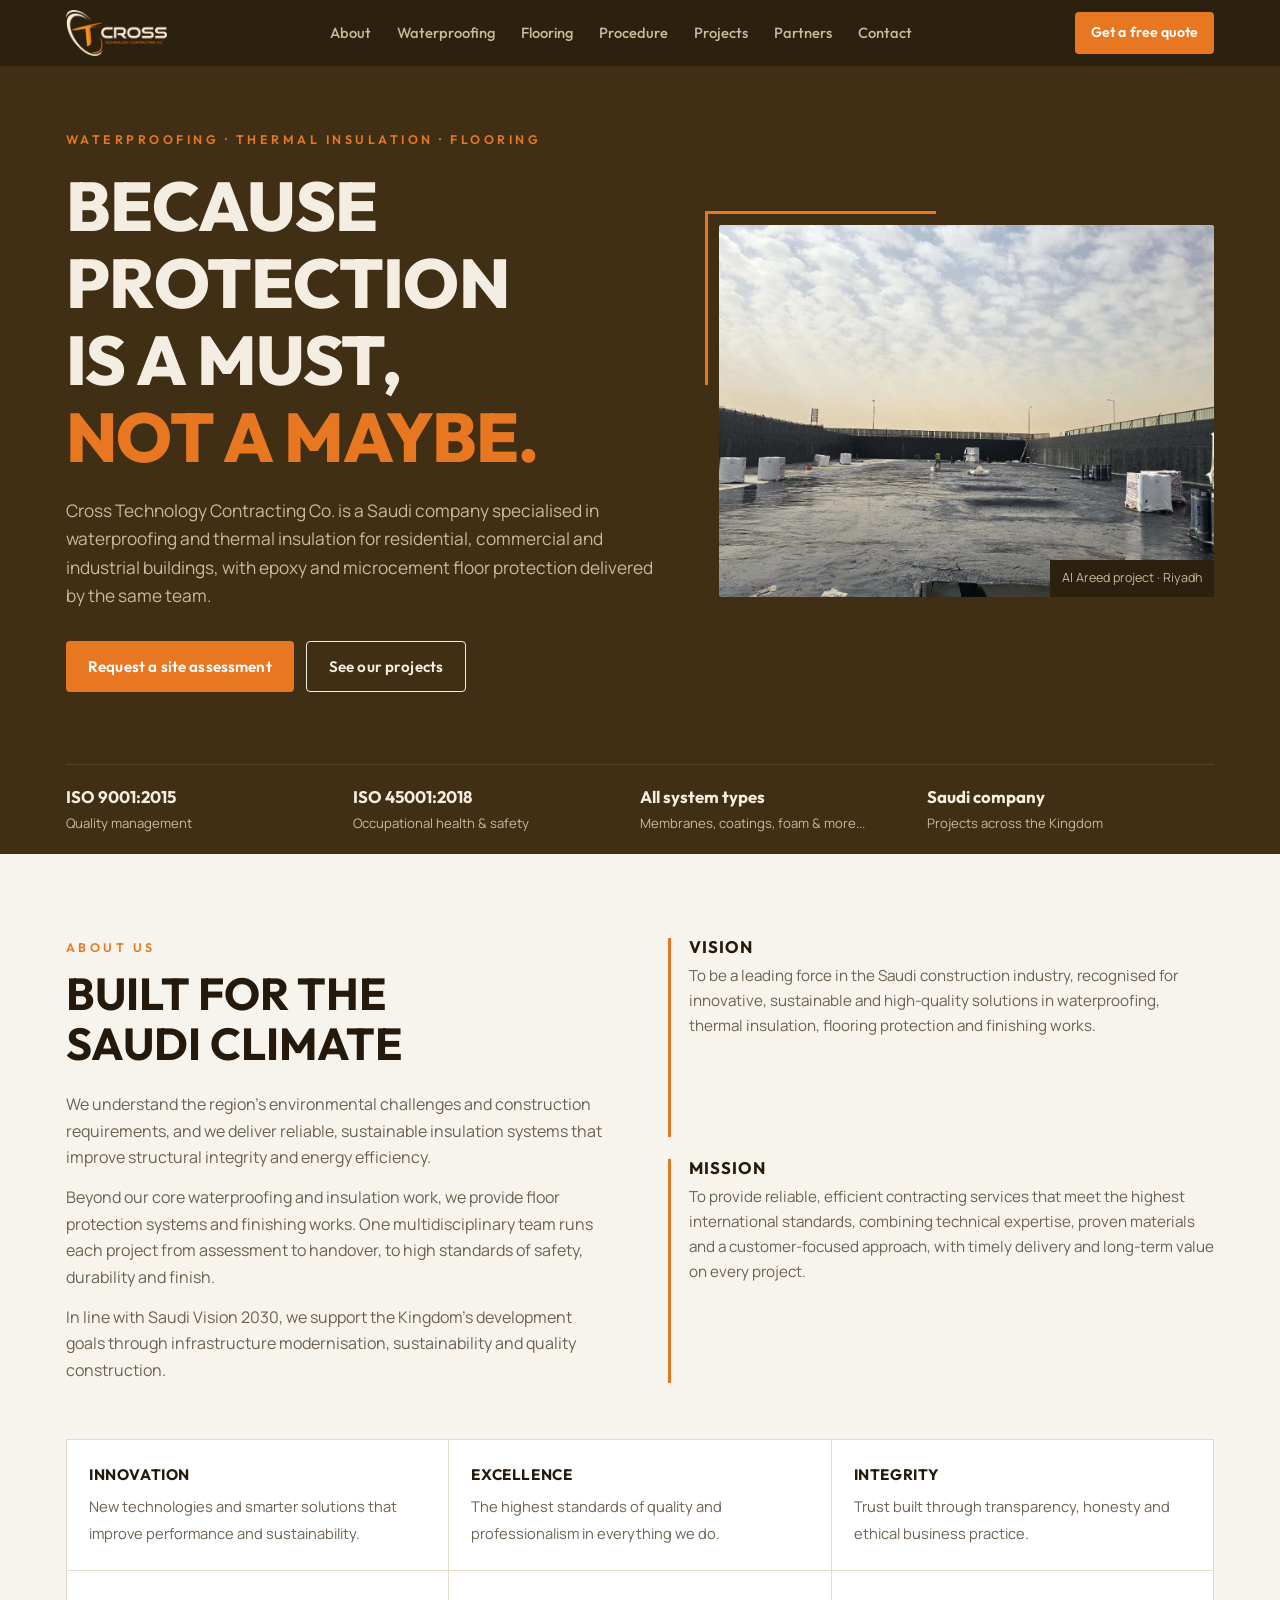
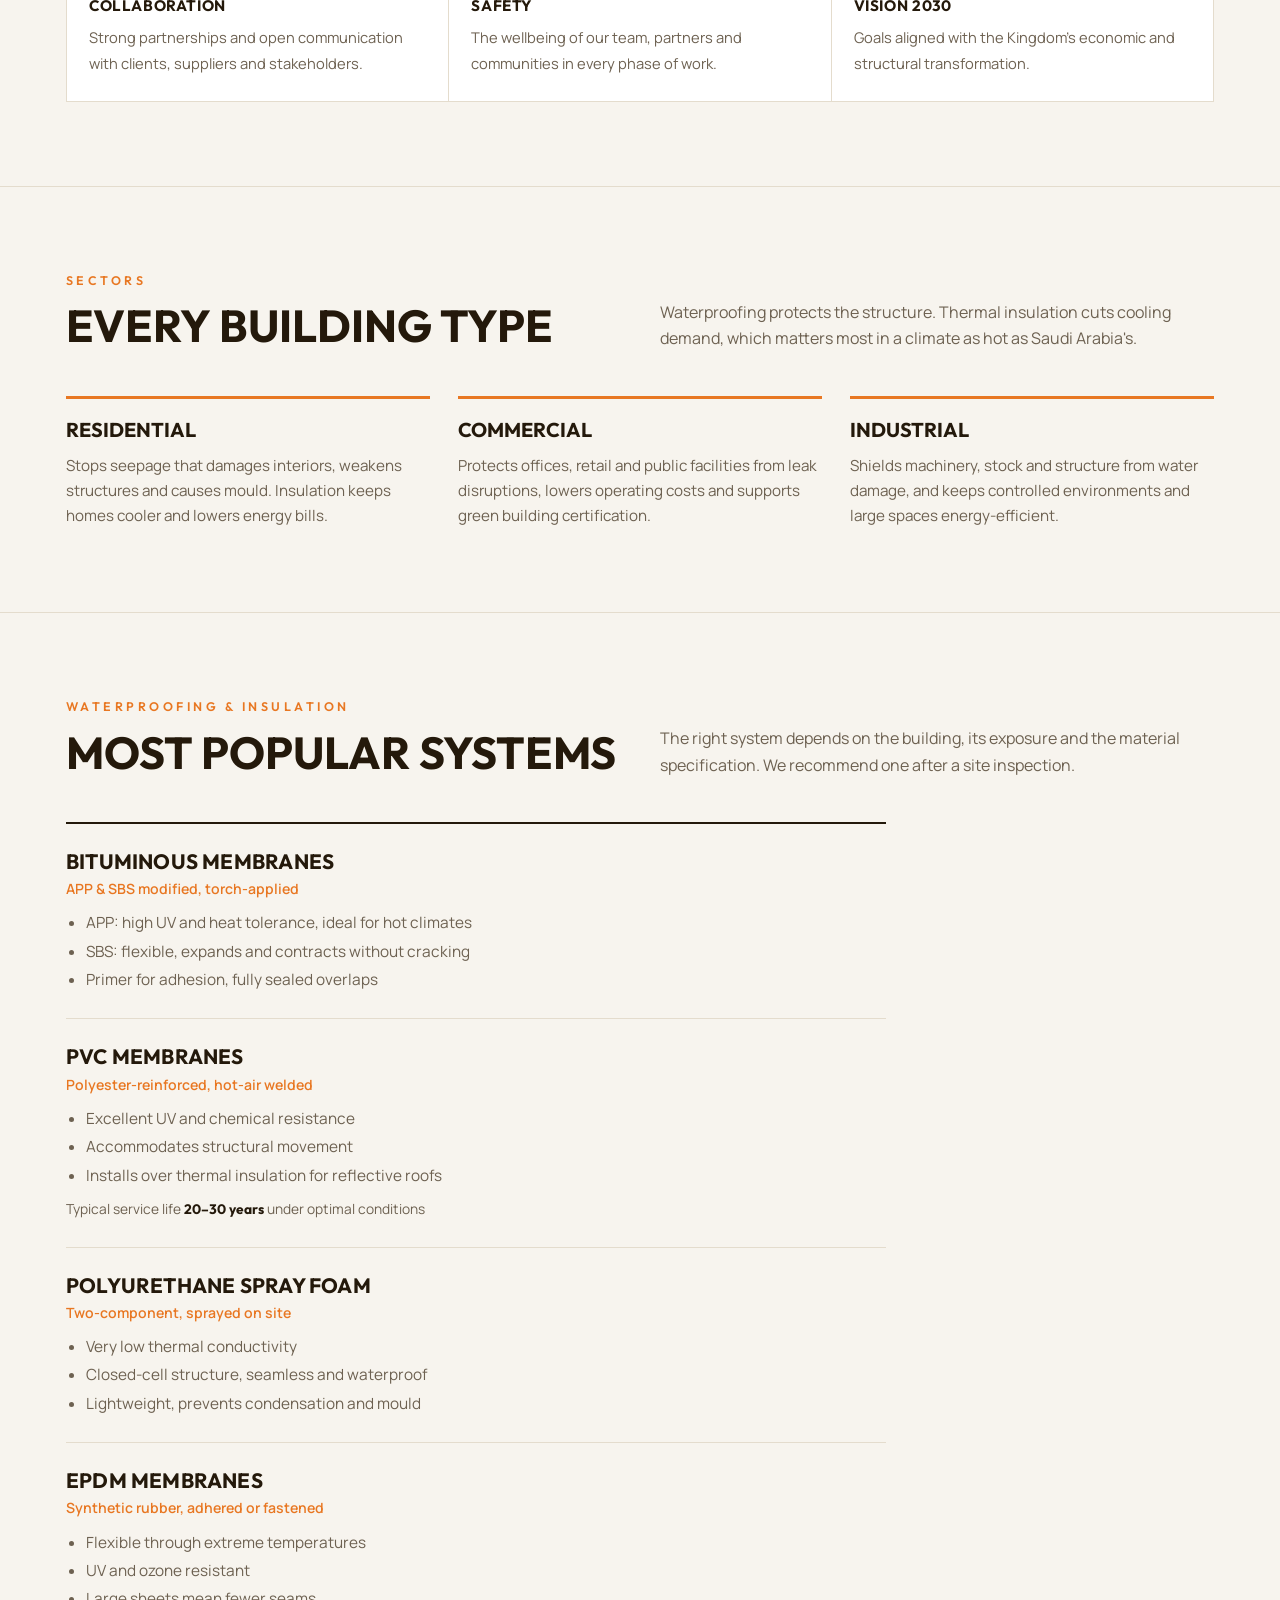
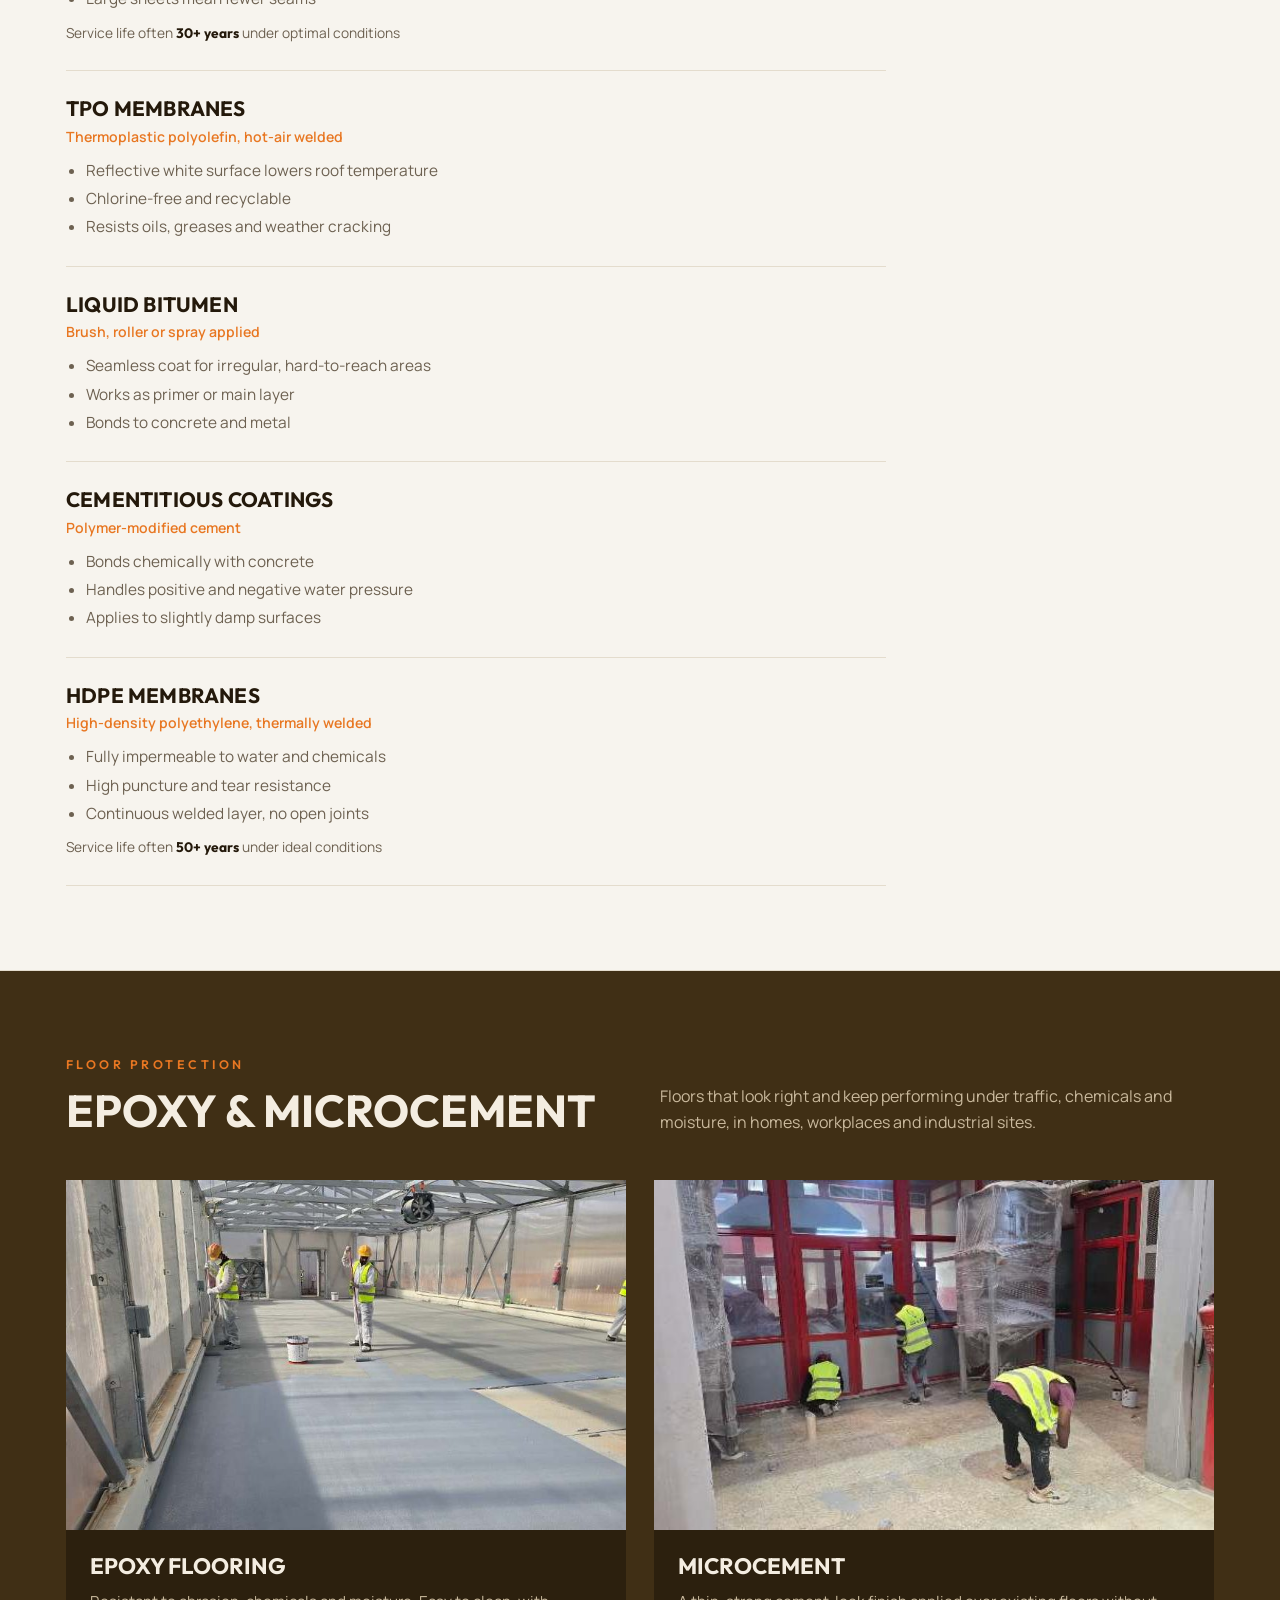
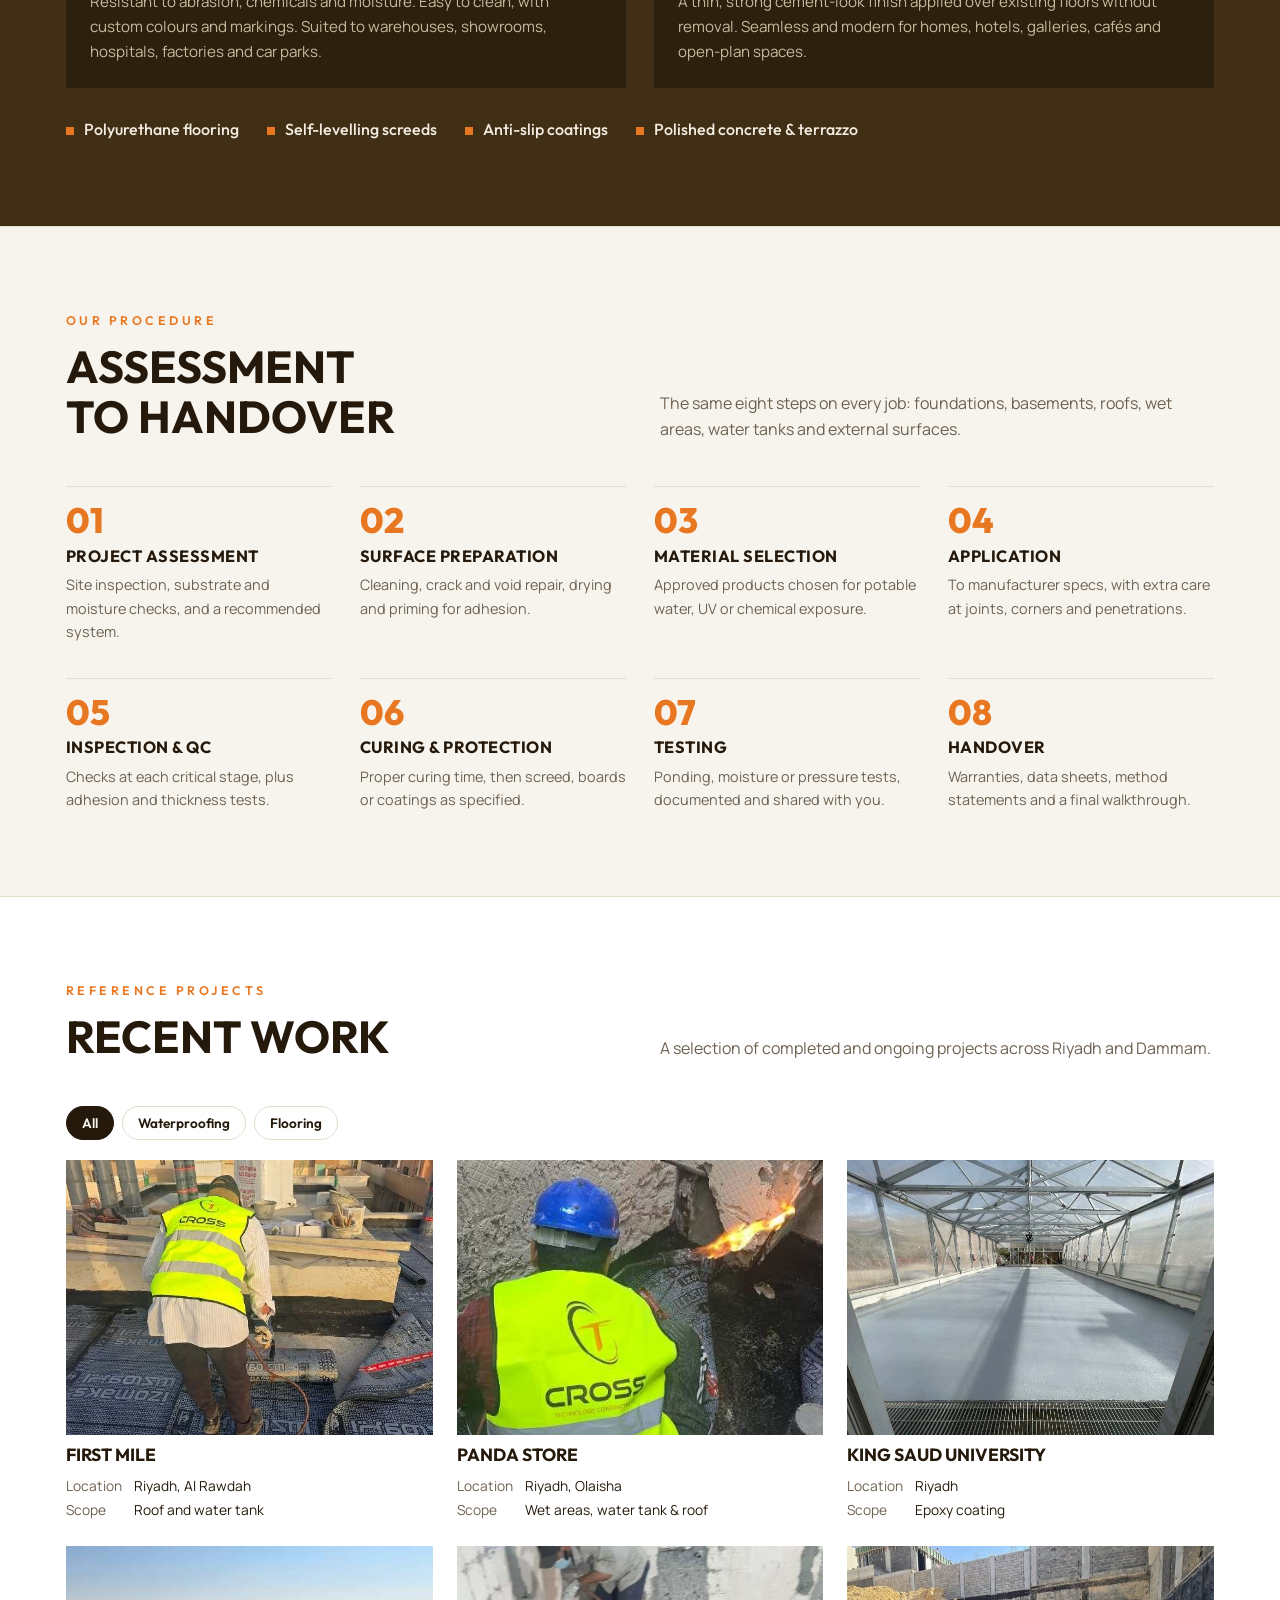
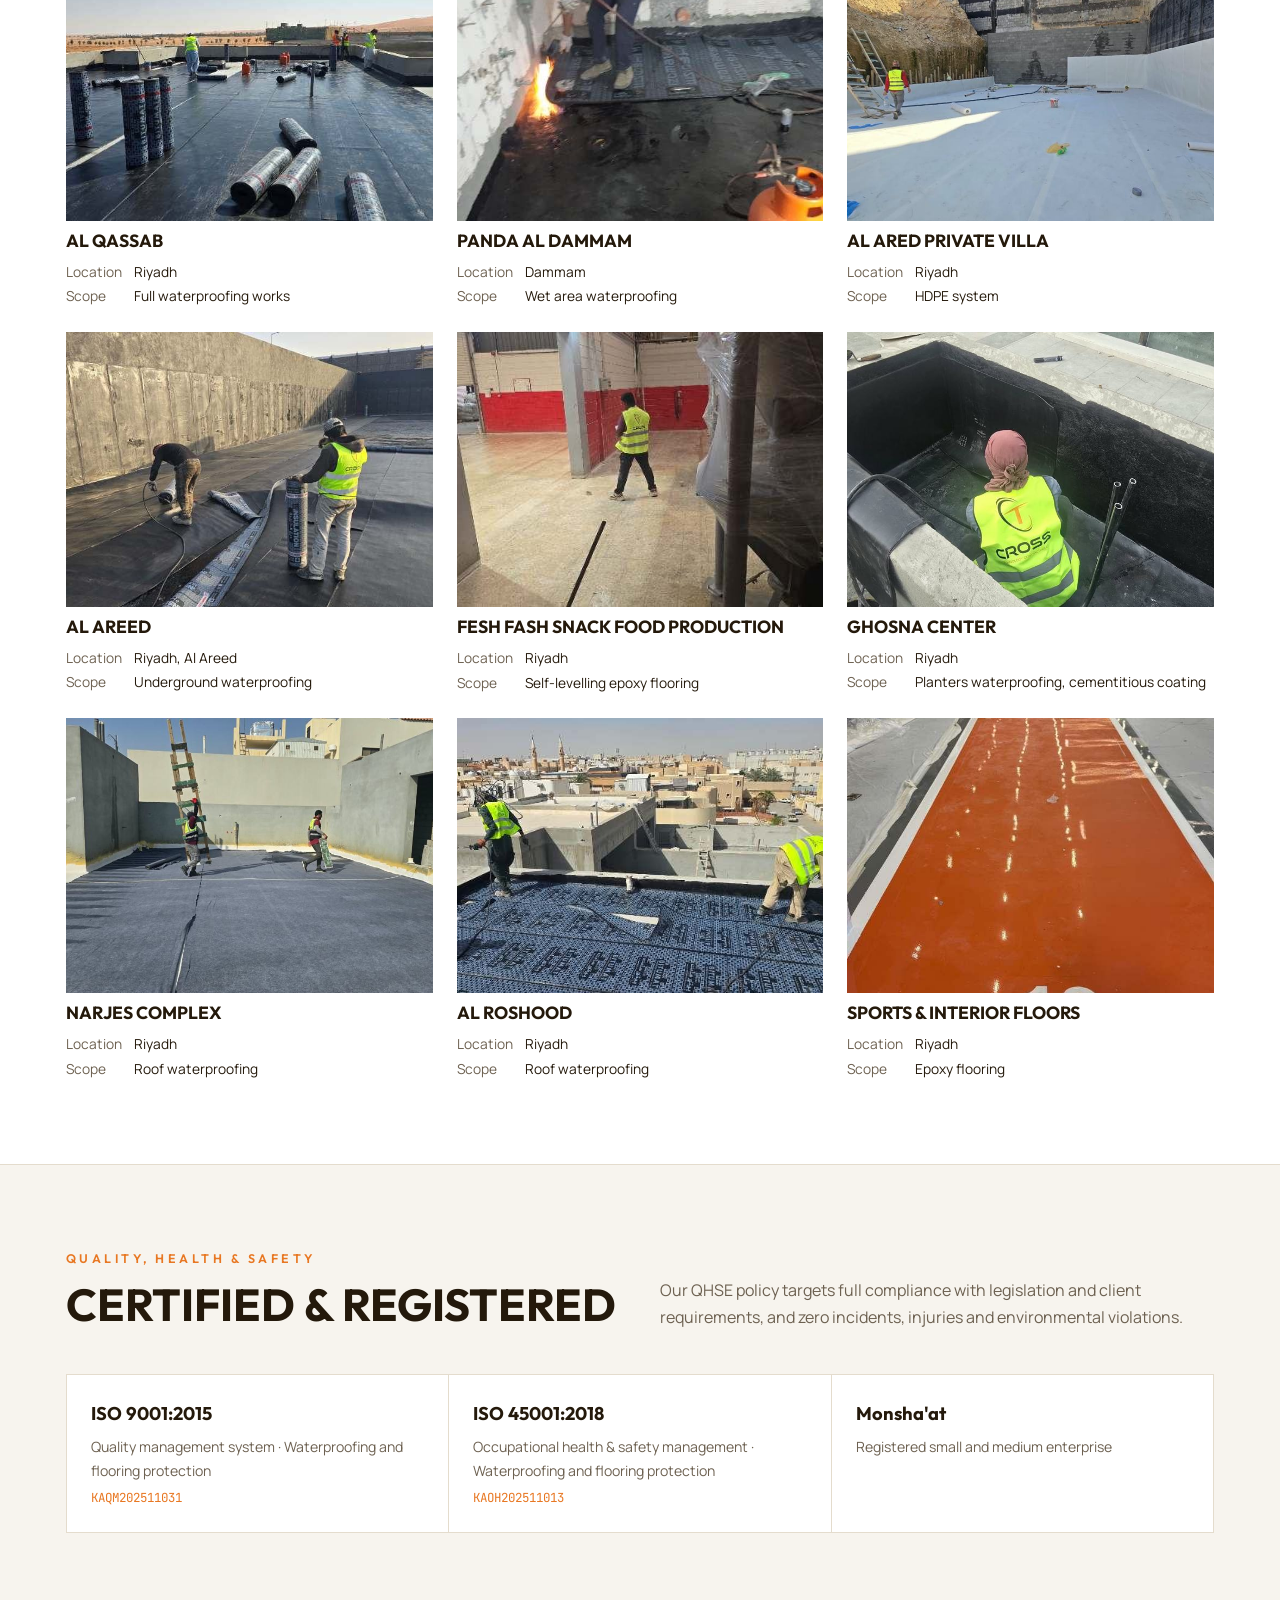
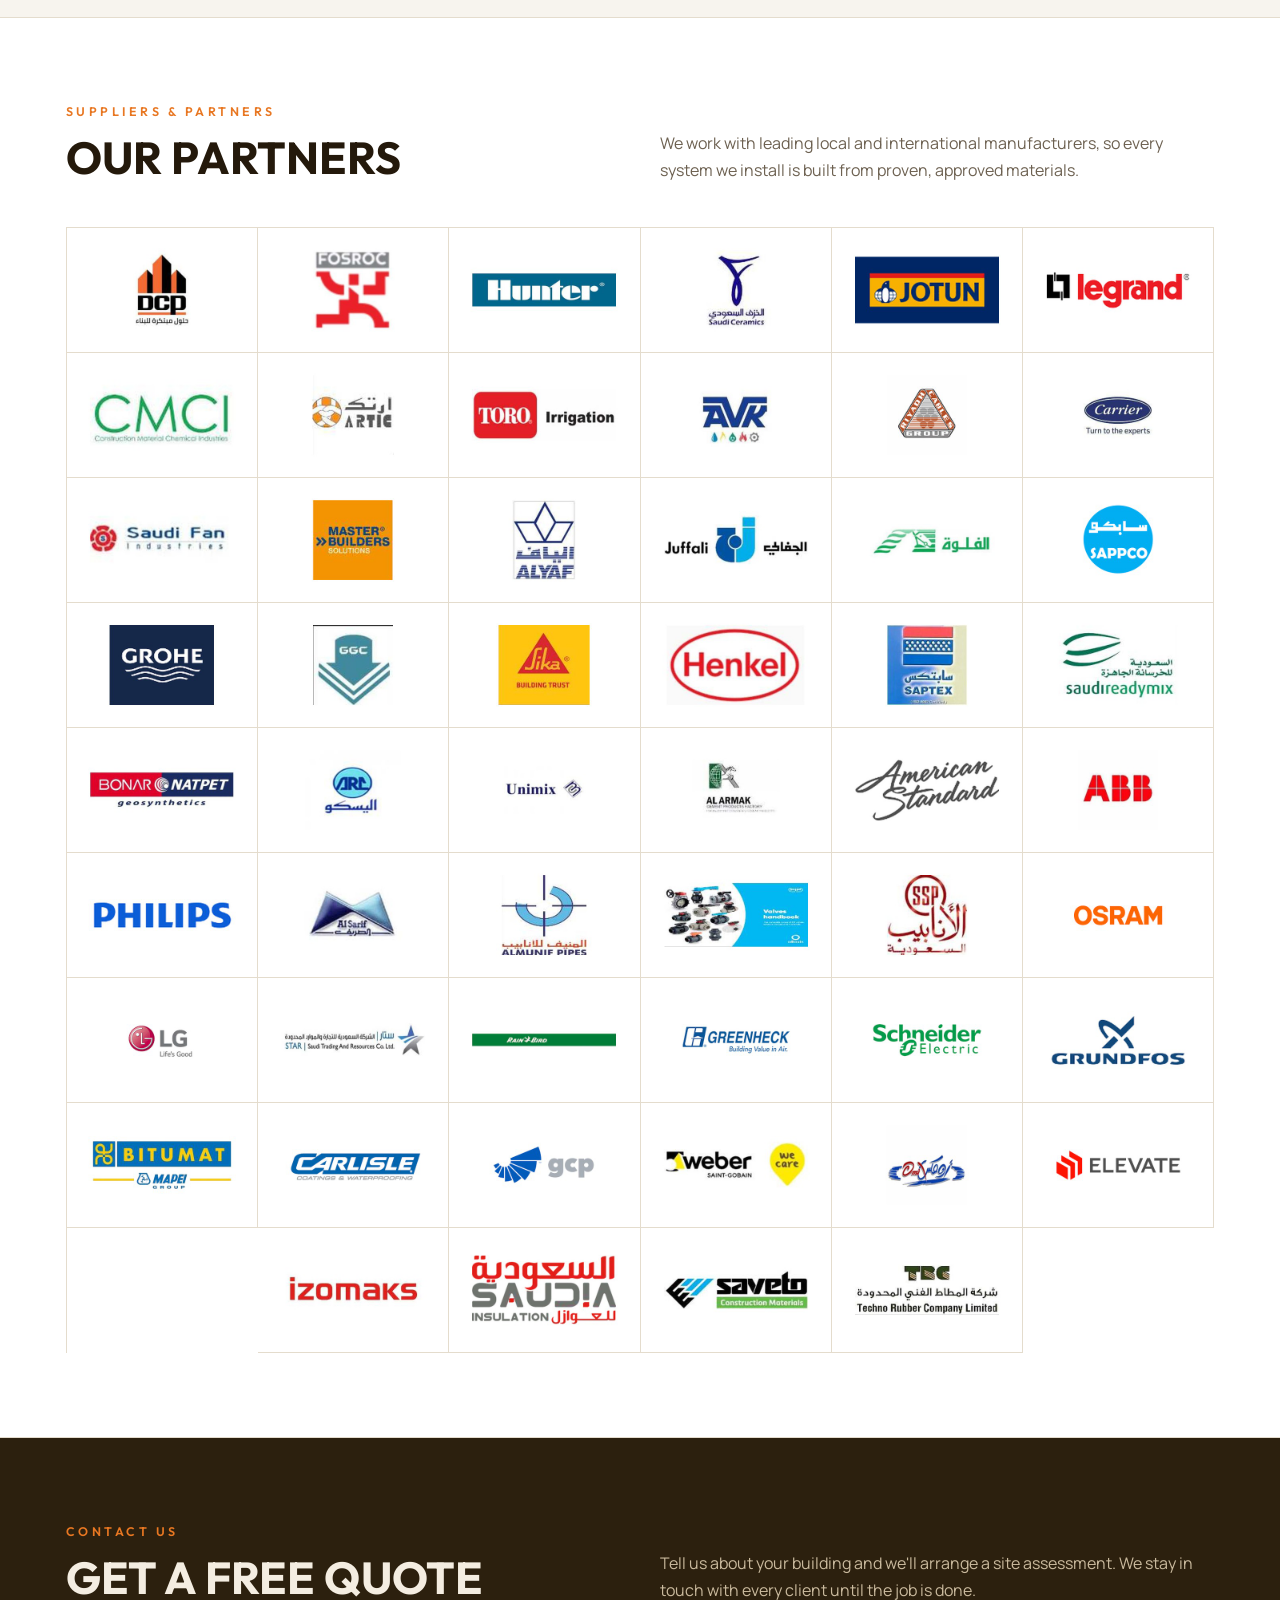
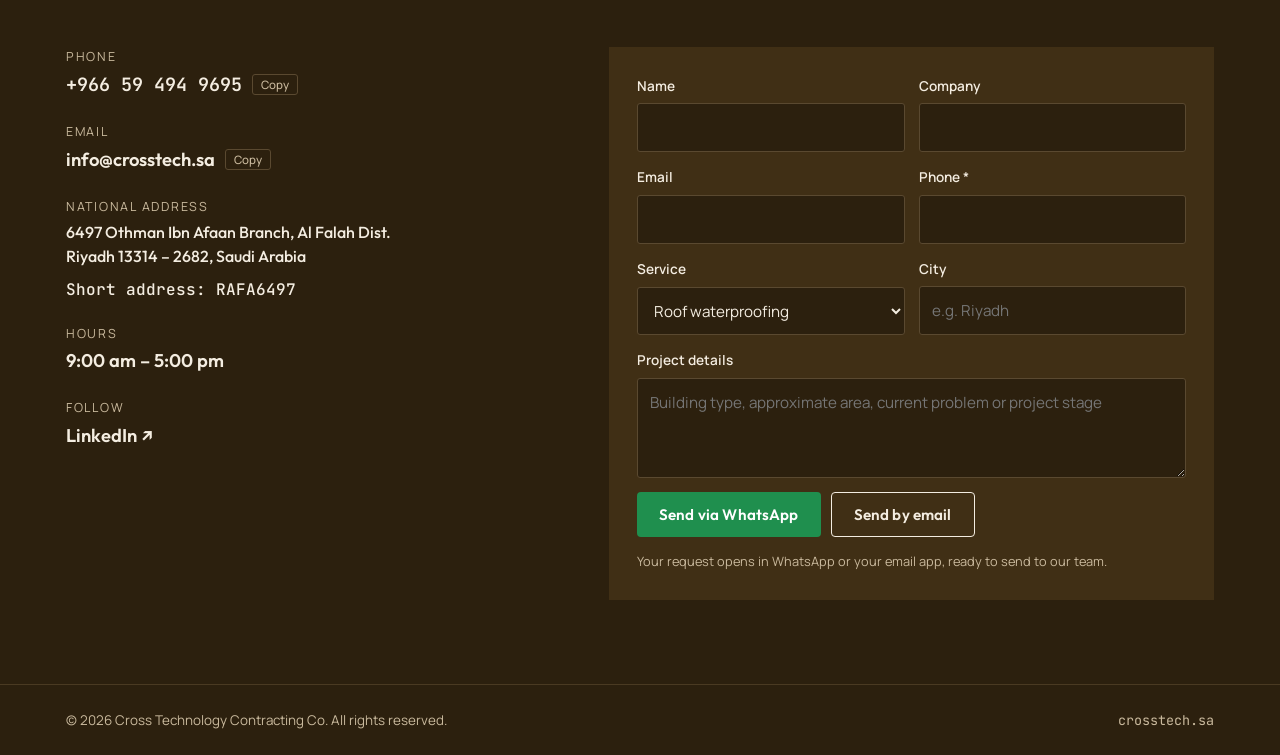
==== commit c9259474: "Update systems wording and flooring photos - Rename 'Our systems' to 'Most popular systems' - Hero c" ====
--- a/index.html
+++ b/index.html
@@ -255,7 +255,7 @@
       <div class="creds">
         <div><b>ISO 9001:2015</b><span>Quality management</span></div>
         <div><b>ISO 45001:2018</b><span>Occupational health &amp; safety</span></div>
-        <div><b>8 systems</b><span>Membranes, coatings &amp; foam</span></div>
+        <div><b>All system types</b><span>Membranes, coatings, foam &amp; more...</span></div>
         <div><b>Saudi company</b><span>Projects across the Kingdom</span></div>
       </div>
     </div>
@@ -304,7 +304,7 @@
   <section class="block" id="systems">
     <div class="wrap">
       <div class="head">
-        <div><div class="eyebrow">Waterproofing &amp; insulation</div><h2>Our systems</h2></div>
+        <div><div class="eyebrow">Waterproofing &amp; insulation</div><h2>Most popular systems</h2></div>
         <p>The right system depends on the building, its exposure and the material specification. We recommend one after a site inspection.</p>
       </div>
       <div class="schedule">
@@ -354,8 +354,8 @@
         <p>Floors that look right and keep performing under traffic, chemicals and moisture, in homes, workplaces and industrial sites.</p>
       </div>
       <div class="floor-grid">
-        <article class="floor-card"><img src="assets/img/projects/parking.jpg" alt="Epoxy-coated car park with marked bays" loading="lazy" width="900" height="548"><div><h3>Epoxy flooring</h3><p>Resistant to abrasion, chemicals and moisture. Easy to clean, with custom colours and markings. Suited to warehouses, showrooms, hospitals, factories and car parks.</p></div></article>
-        <article class="floor-card"><img src="assets/img/projects/office.jpg" alt="Seamless floor finish in an open-plan office" loading="lazy" width="604" height="604"><div><h3>Microcement</h3><p>A thin, strong cement-look finish applied over existing floors without removal. Seamless and modern for homes, hotels, galleries, cafés and open-plan spaces.</p></div></article>
+        <article class="floor-card"><img src="assets/img/projects/floor-ksu.jpg" alt="Crew applying epoxy floor coating at King Saud University, Riyadh" loading="lazy" width="760" height="475"><div><h3>Epoxy flooring</h3><p>Resistant to abrasion, chemicals and moisture. Easy to clean, with custom colours and markings. Suited to warehouses, showrooms, hospitals, factories and car parks.</p></div></article>
+        <article class="floor-card"><img src="assets/img/projects/floor-feshfash.jpg" alt="Floor protection works at FESH FASH Snack Food Production, Riyadh" loading="lazy" width="529" height="331"><div><h3>Microcement</h3><p>A thin, strong cement-look finish applied over existing floors without removal. Seamless and modern for homes, hotels, galleries, cafés and open-plan spaces.</p></div></article>
       </div>
       <div class="floor-list">
         <span>Polyurethane flooring</span><span>Self-levelling screeds</span><span>Anti-slip coatings</span><span>Polished concrete &amp; terrazzo</span>
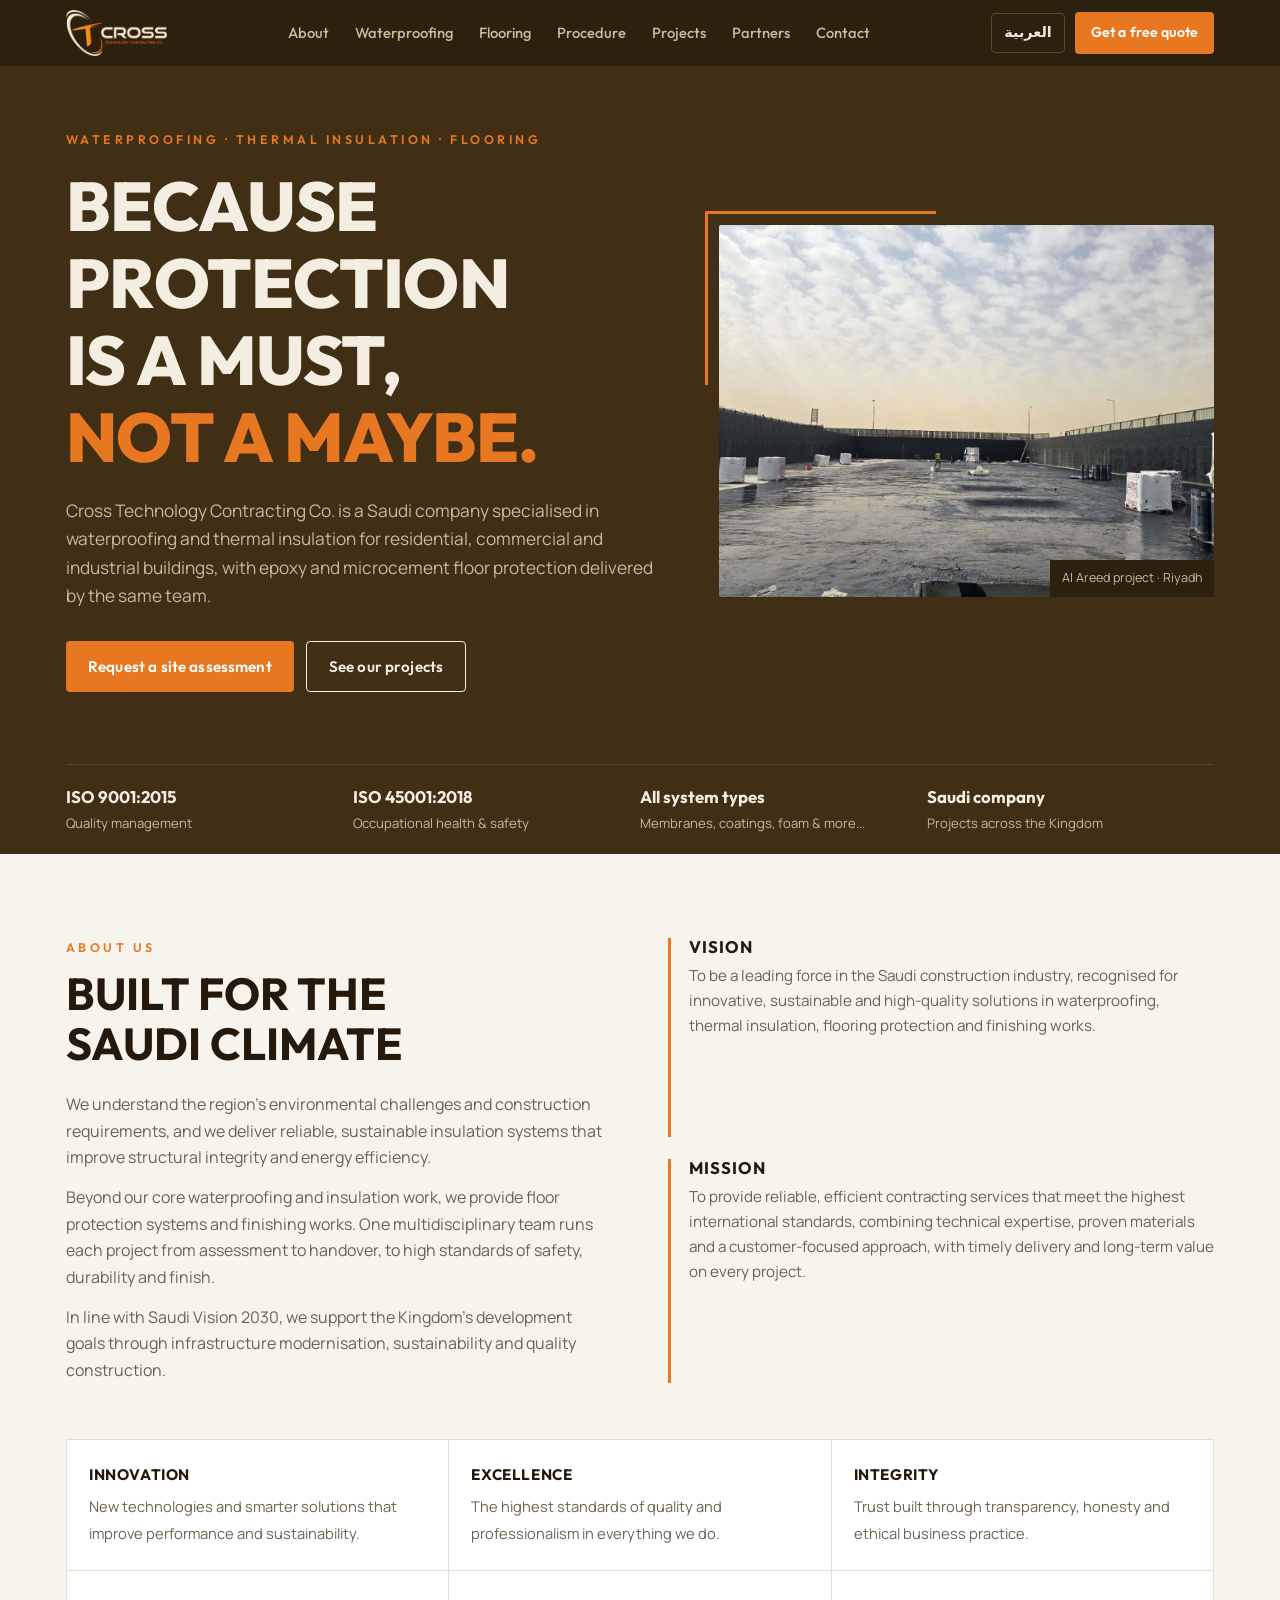
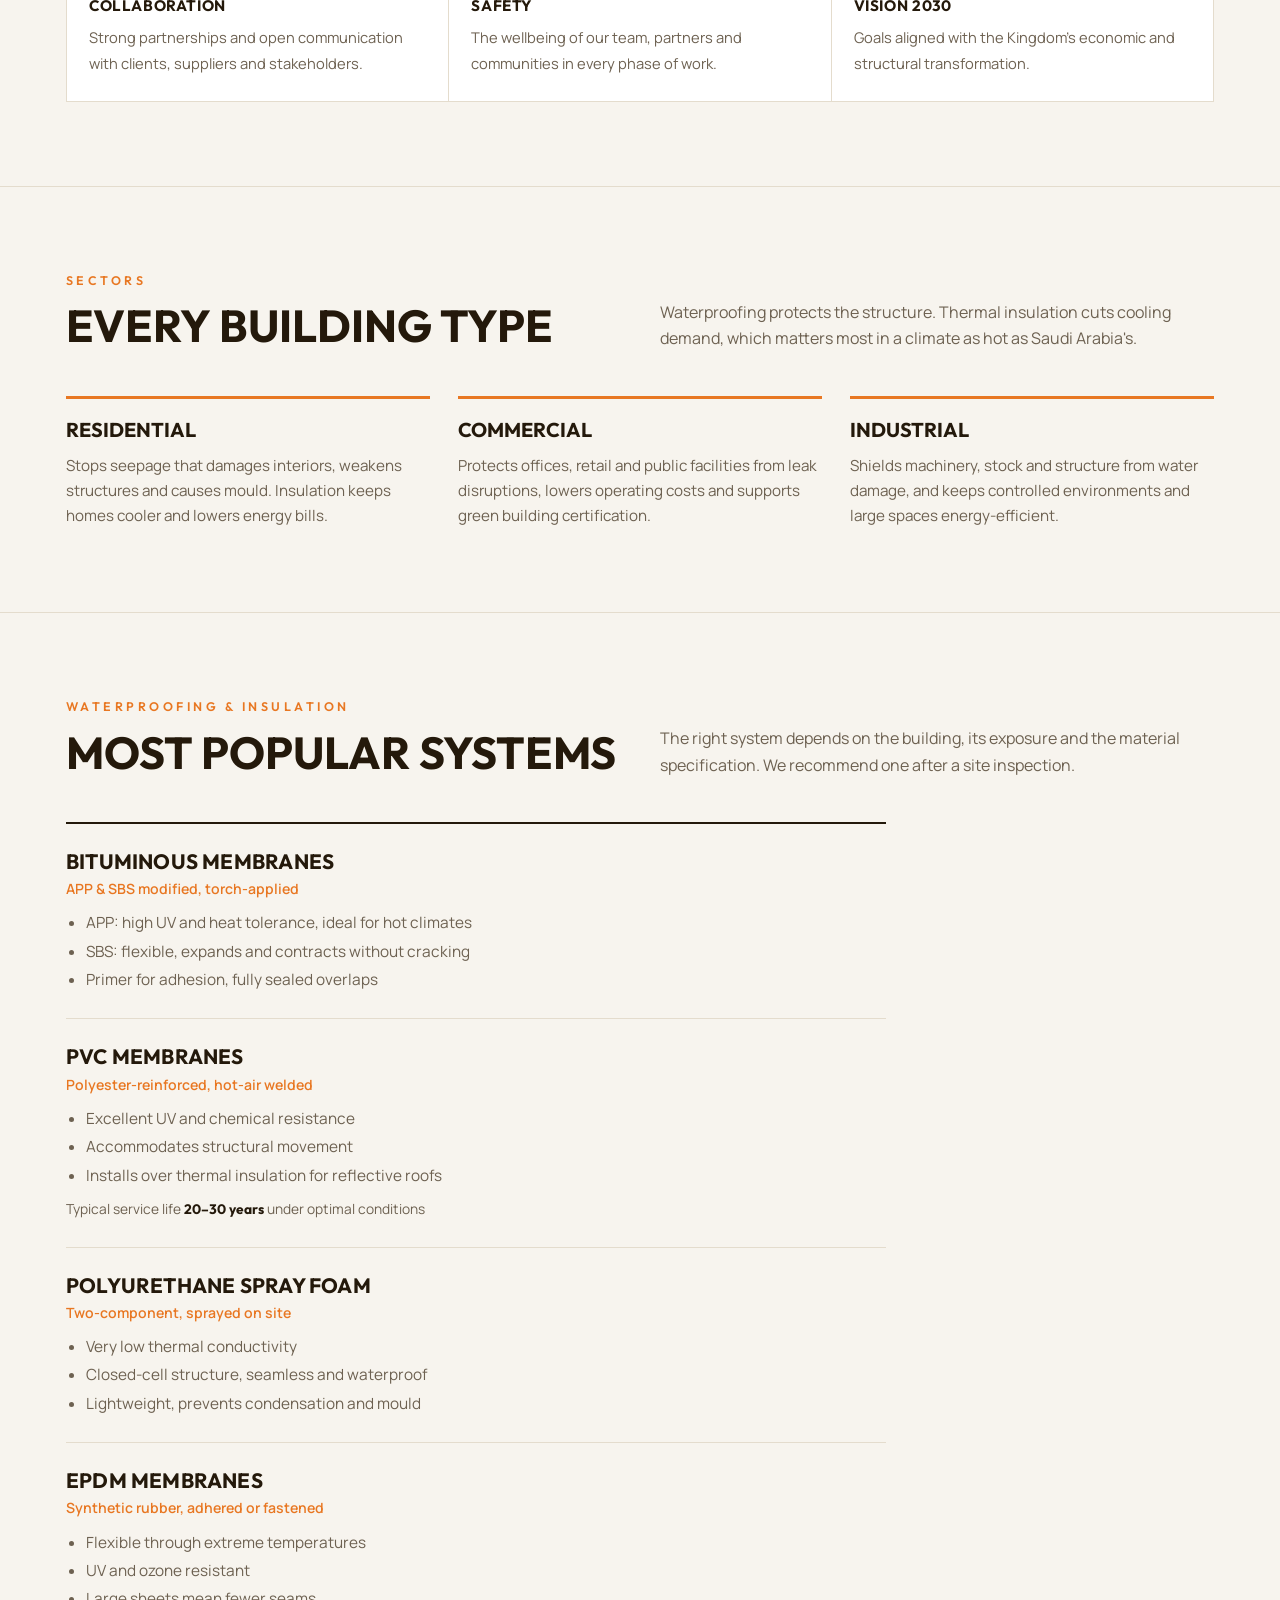
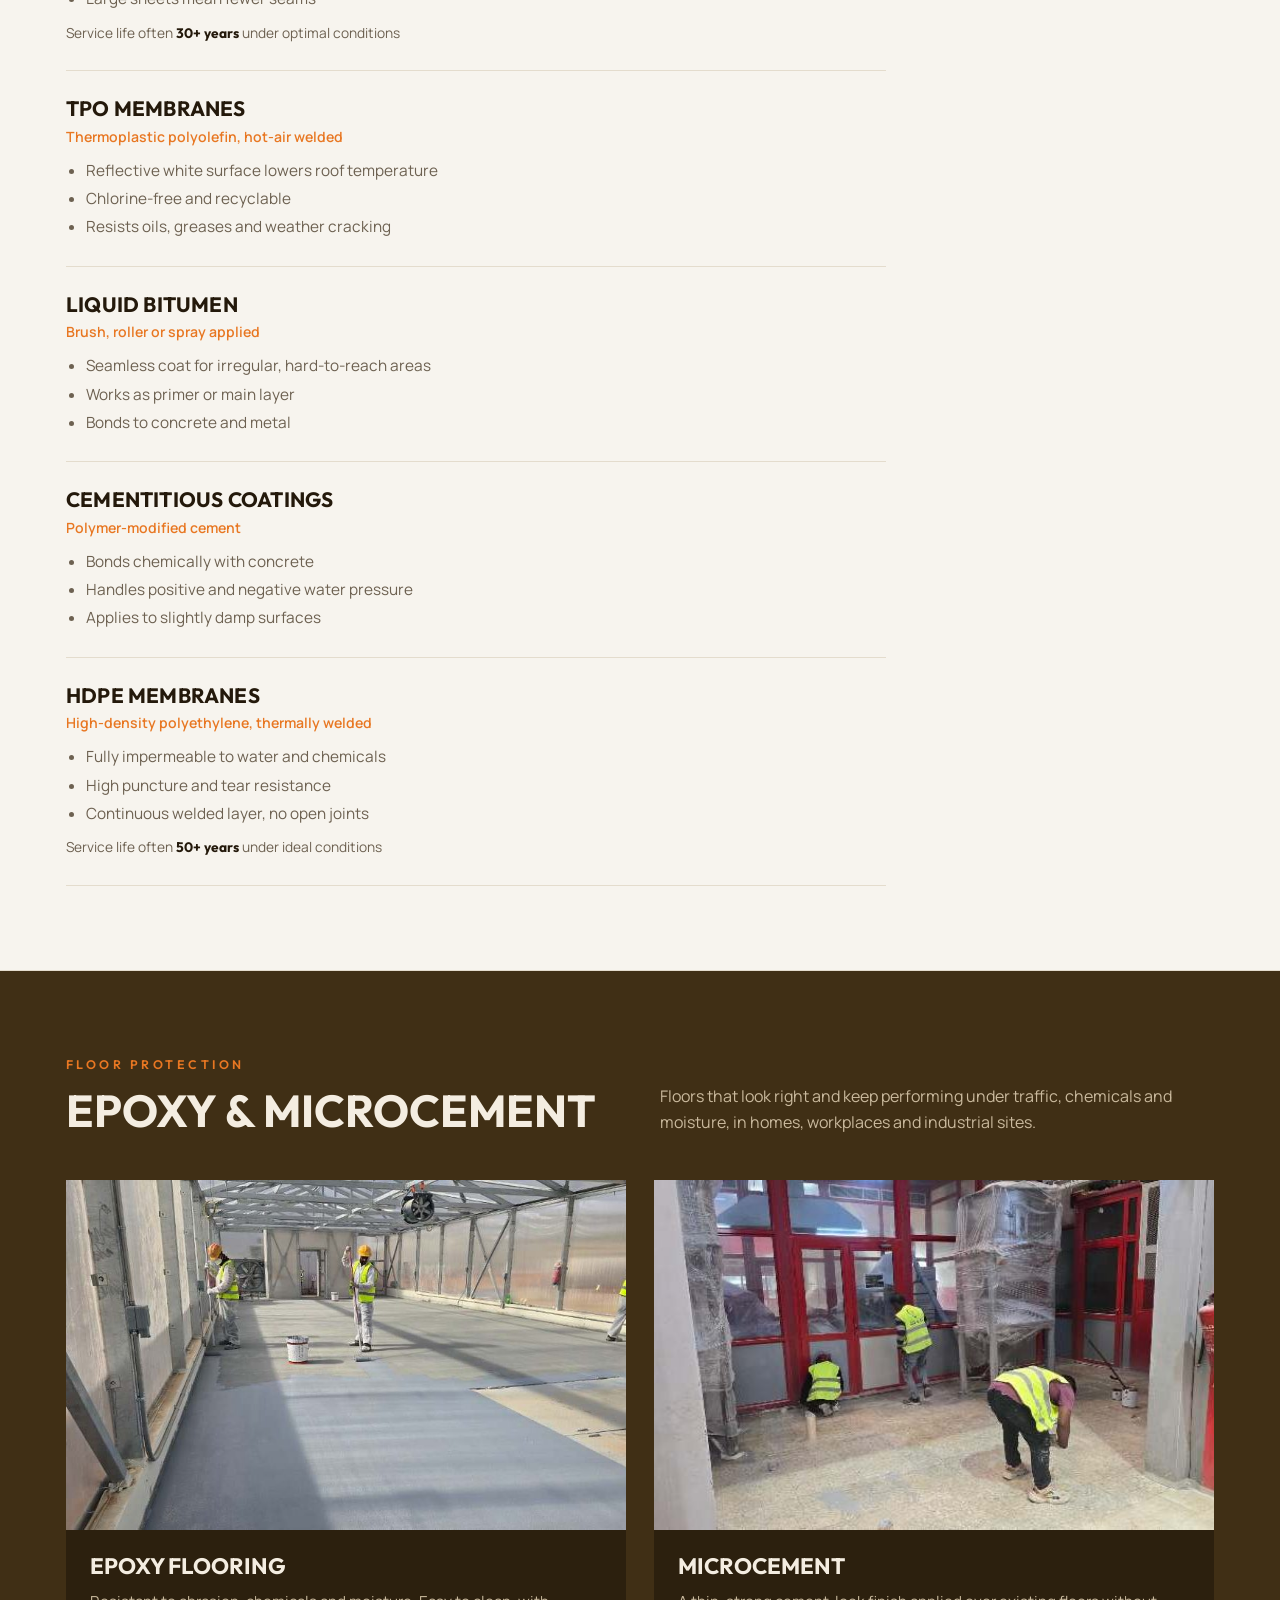
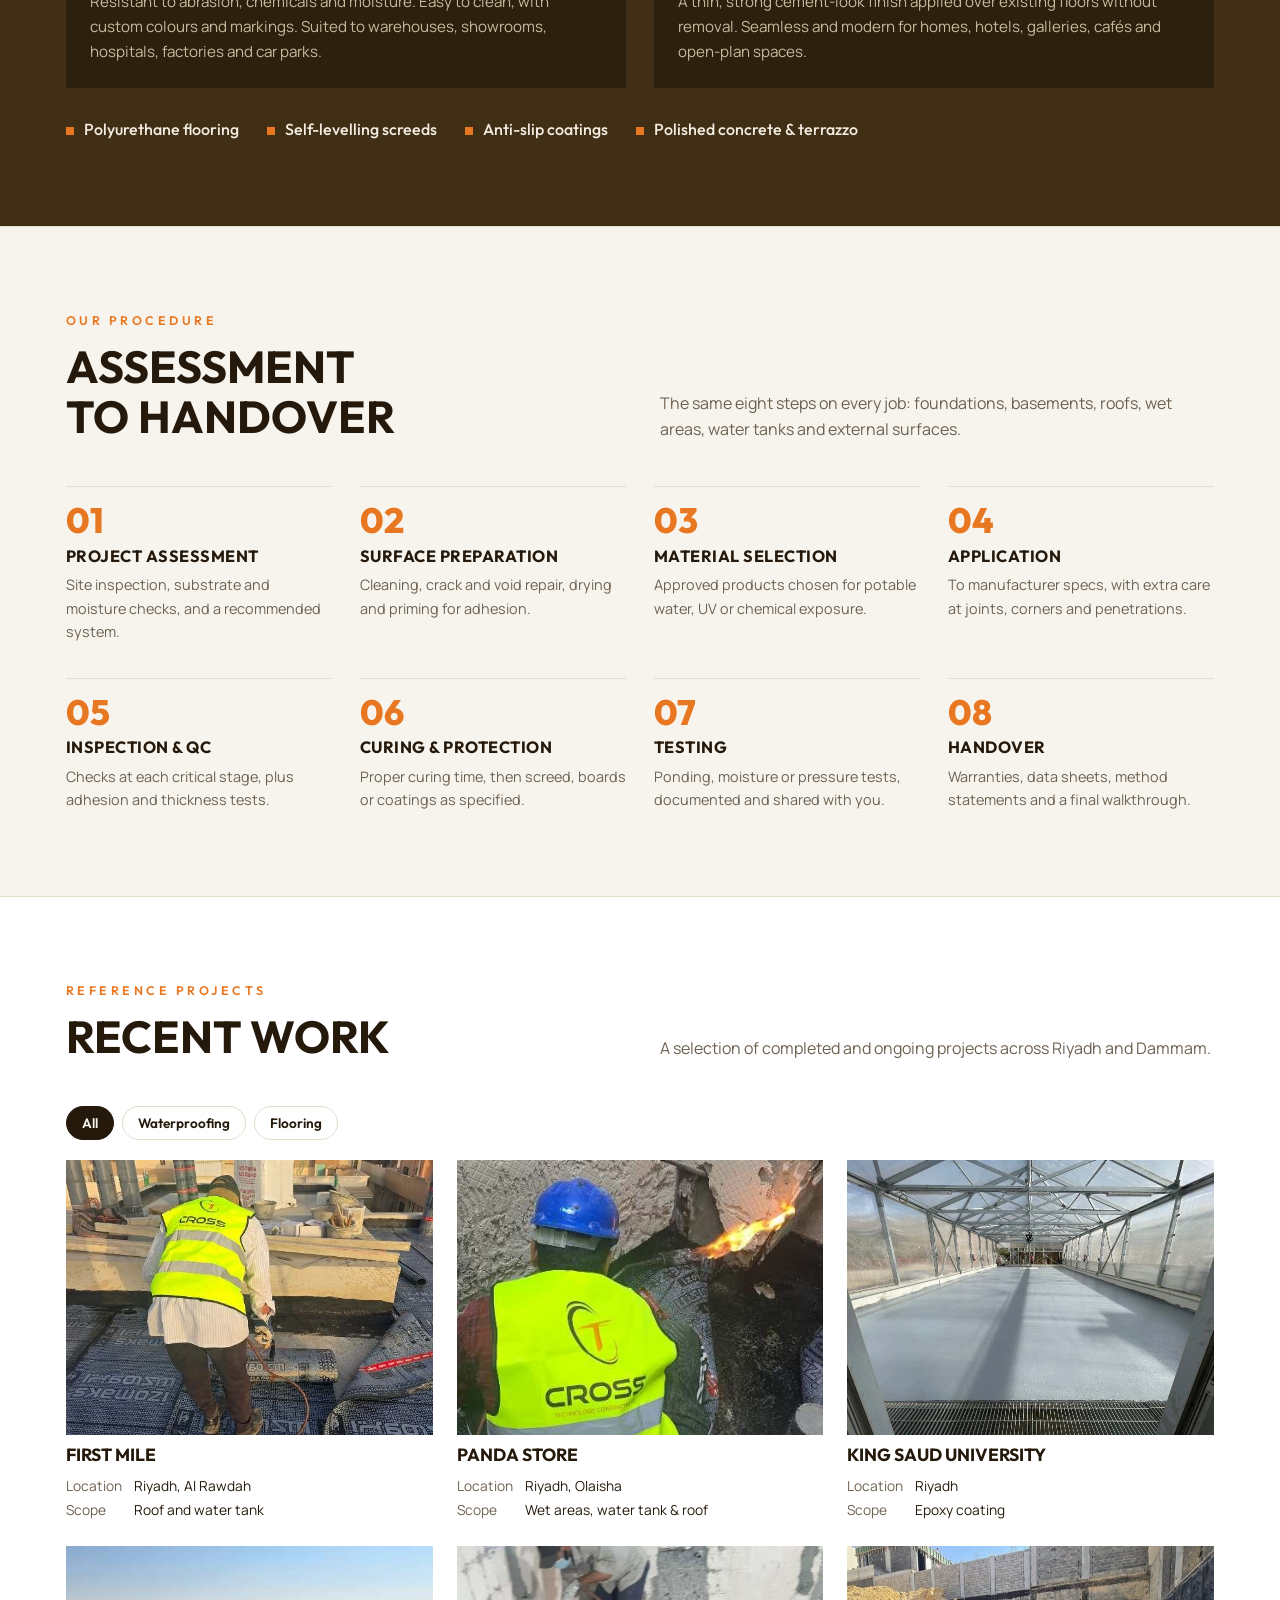
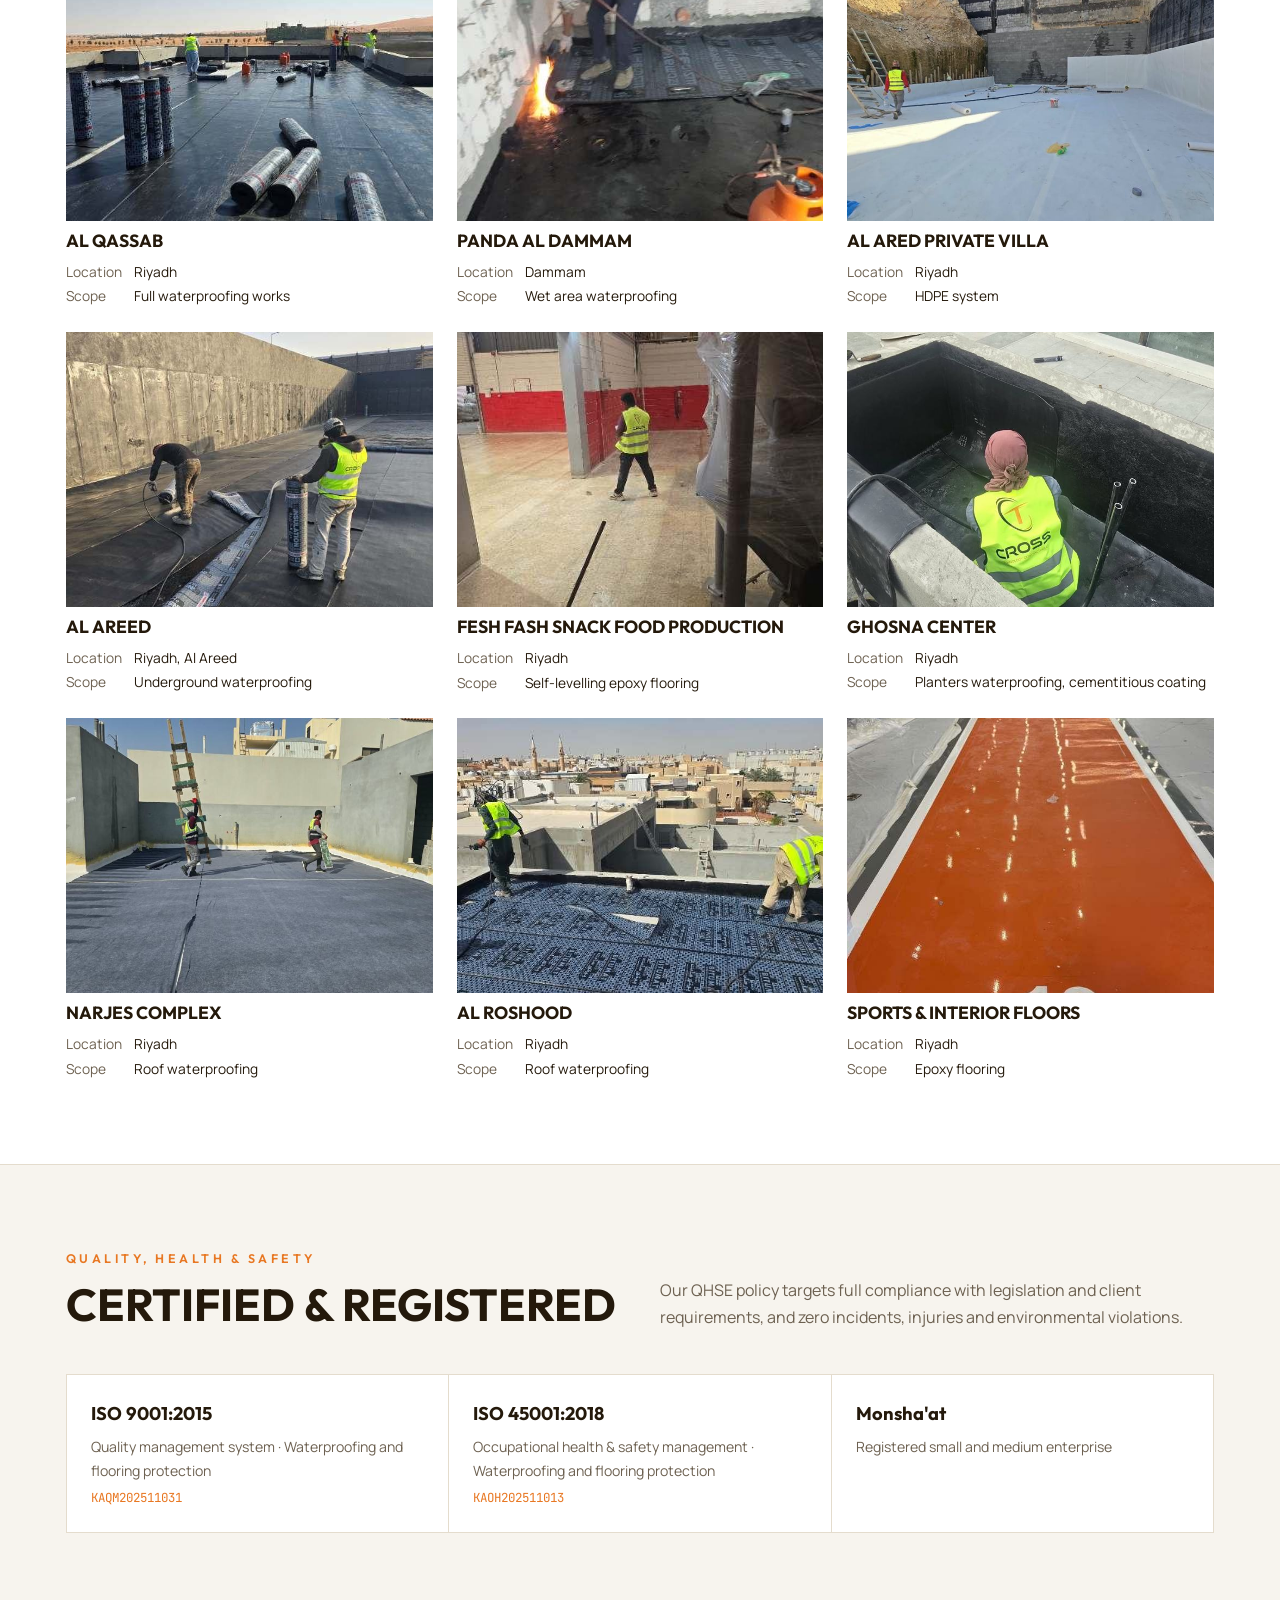
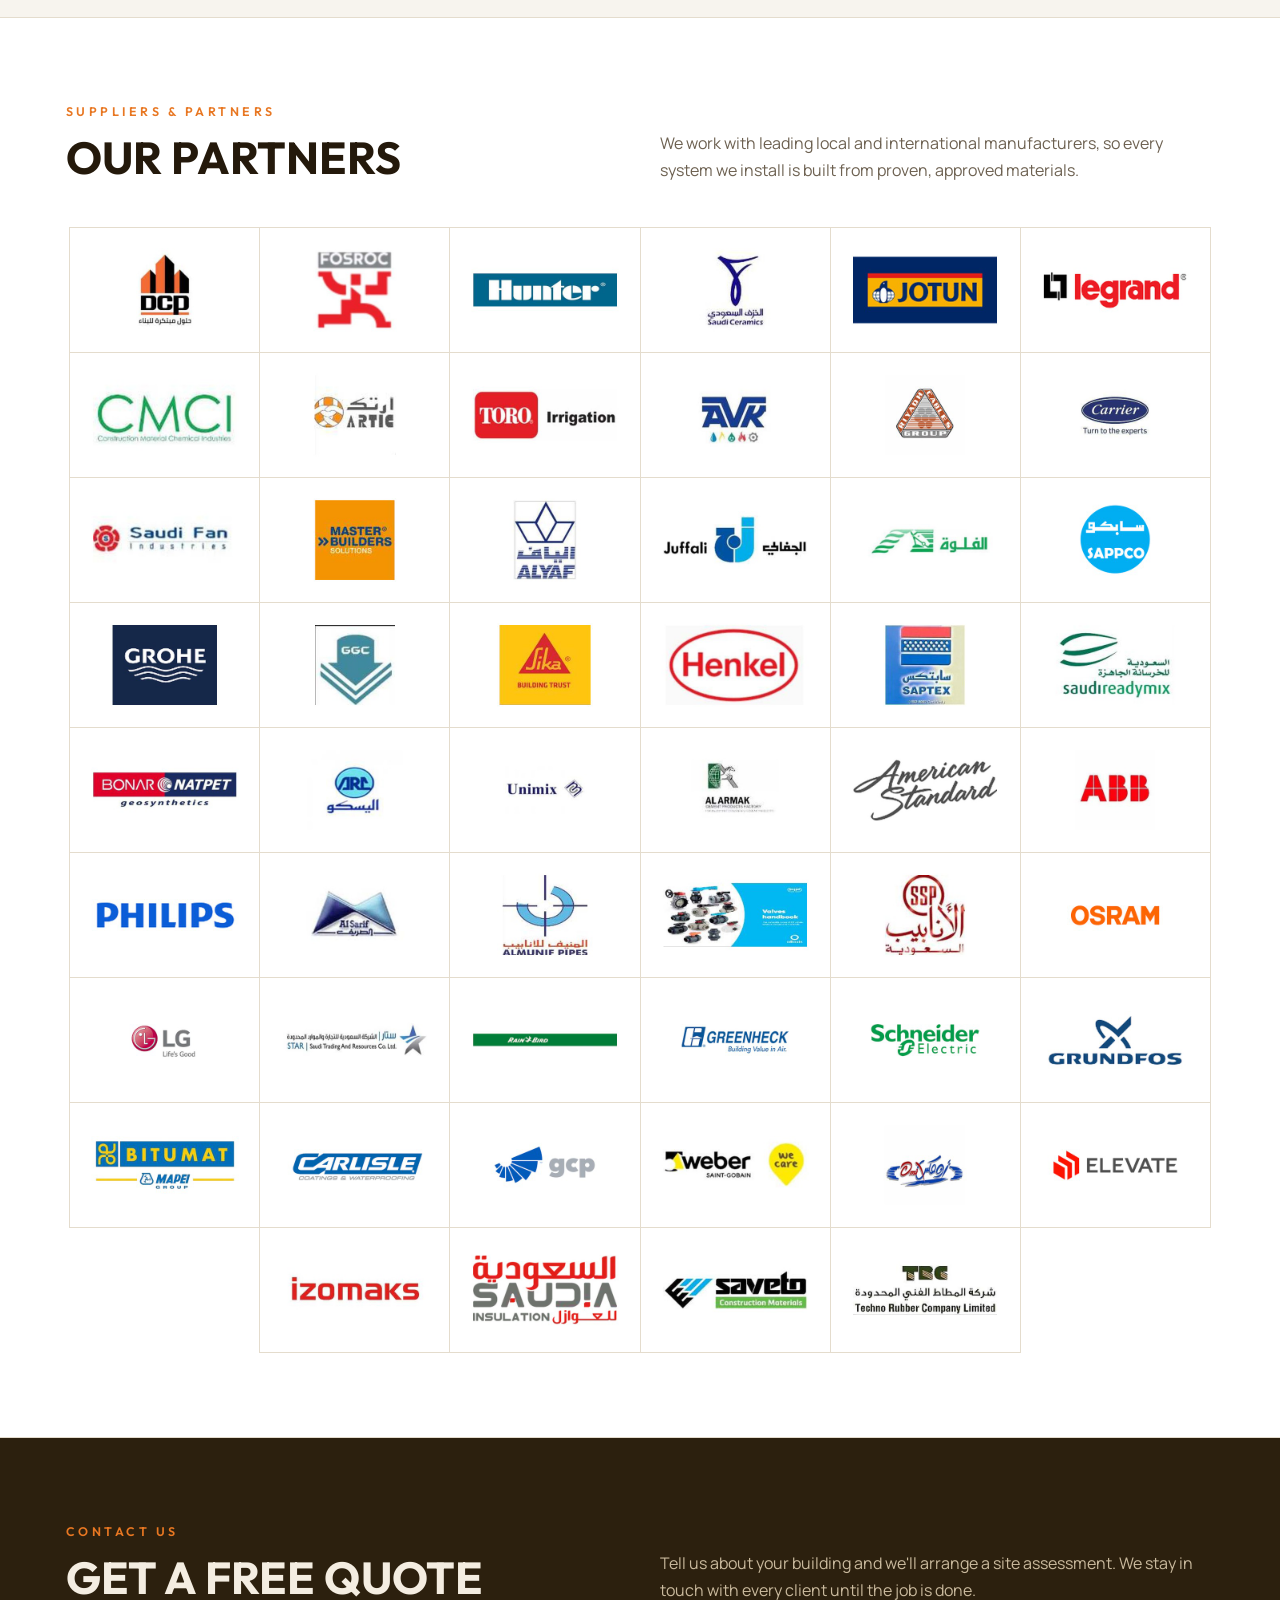
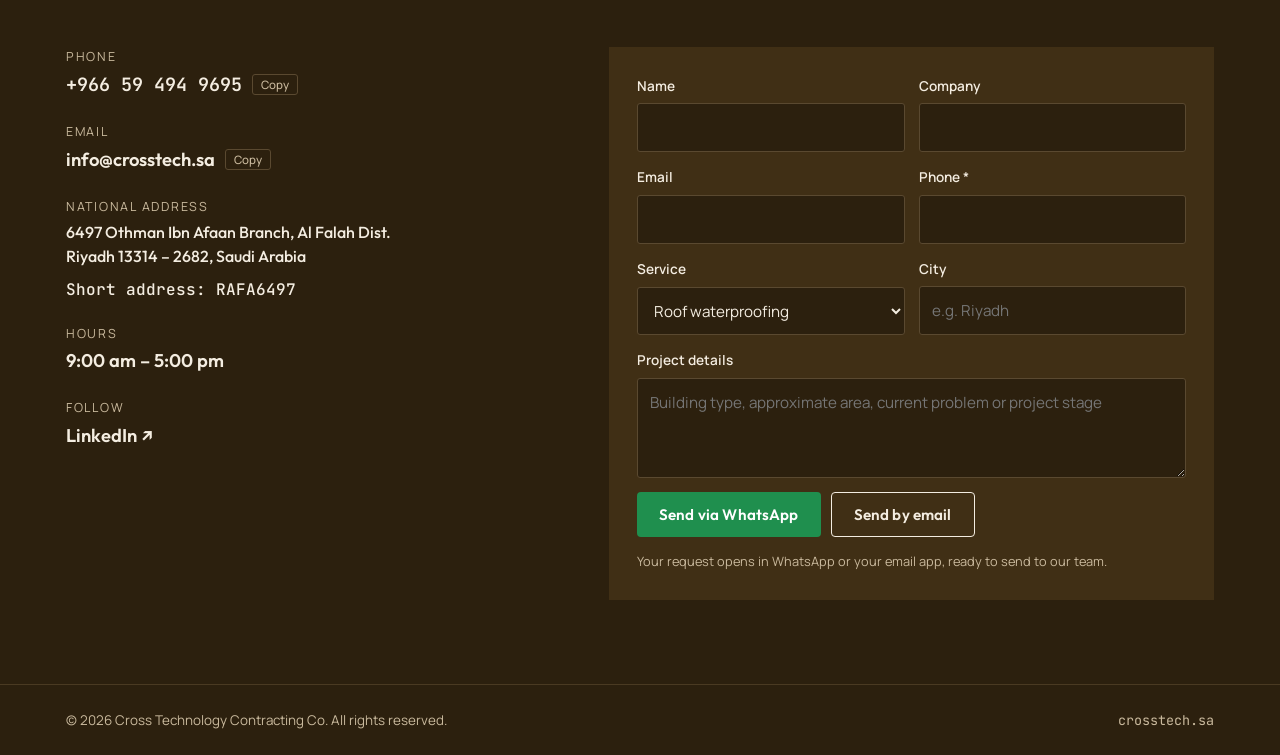
==== commit 750ed09a: "Add Arabic version and language switch - New /ar/ page (RTL, Alexandria + IBM Plex Sans Arabic) with" ====
--- a/index.html
+++ b/index.html
@@ -6,6 +6,9 @@
 <title>Cross Technology Contracting Co. | Waterproofing, Thermal Insulation &amp; Flooring in Saudi Arabia</title>
 <meta name="description" content="Cross Technology Contracting Co. is a Saudi company specialised in waterproofing, thermal insulation and epoxy &amp; microcement floor protection for residential, commercial and industrial projects. ISO 9001 and ISO 45001 certified.">
 <link rel="canonical" href="https://crosstech.sa/">
+<link rel="alternate" hreflang="en" href="https://crosstech.sa/">
+<link rel="alternate" hreflang="ar" href="https://crosstech.sa/ar/">
+<link rel="alternate" hreflang="x-default" href="https://crosstech.sa/">
 <meta name="theme-color" content="#2c200e">
 <meta property="og:type" content="website">
 <meta property="og:site_name" content="Cross Technology Contracting Co.">
@@ -22,198 +25,7 @@
 <script type="application/ld+json">
 {"@context":"https://schema.org","@type":"GeneralContractor","name":"Cross Technology Contracting Co.","url":"https://crosstech.sa/","logo":"https://crosstech.sa/assets/img/logo.png","image":"https://crosstech.sa/assets/img/og.jpg","telephone":"+966594949695","email":"info@crosstech.sa","address":{"@type":"PostalAddress","streetAddress":"6497 Othman Ibn Afaan Branch, Al Falah Dist.","addressLocality":"Riyadh","postalCode":"13314","addressCountry":"SA"},"openingHours":"Su-Th 09:00-17:00","sameAs":["https://www.linkedin.com/company/cross-technology-contracting-co/"]}
 </script>
-<style>
-:root{
-  --brown:#402f15;
-  --brown-2:#2c200e;
-  --orange:#e87722;
-  --cream:#f4ede1;
-  --bg:#f7f4ee;
-  --surface:#ffffff;
-  --ink:#24190b;
-  --muted:#6d6151;
-  --line:#e4dccd;
-  --tag:#f1e7d7;
-  --on-dark:#f4ede1;
-  --on-dark-muted:#c9b99d;
-  --font-display:"Outfit","Avenir Next","Segoe UI",system-ui,sans-serif;
-  --font-body:"Manrope","Segoe UI",system-ui,sans-serif;
-  --font-mono:"JetBrains Mono",ui-monospace,Menlo,monospace;
-}
-*{box-sizing:border-box}
-html{scroll-behavior:smooth;scroll-padding-top:72px}
-@media (prefers-reduced-motion:reduce){html{scroll-behavior:auto}*{transition:none!important}}
-body{margin:0;background:var(--bg);color:var(--ink);font-family:var(--font-body);font-size:16px;line-height:1.65;-webkit-font-smoothing:antialiased}
-a{color:inherit}
-img{display:block;max-width:100%;height:auto}
-:focus-visible{outline:2px solid var(--orange);outline-offset:3px;border-radius:3px}
-.wrap{max-width:1180px;margin-inline:auto;padding-left:max(16px,env(safe-area-inset-left,0px));padding-right:max(16px,env(safe-area-inset-right,0px))}
-h1,h2,h3{font-family:var(--font-display);margin:0;line-height:1.12;text-wrap:balance}
-p{margin:0}
-.eyebrow{font-family:var(--font-display);font-weight:600;font-size:.78rem;letter-spacing:.28em;text-transform:uppercase;color:var(--orange)}
-.mono{font-family:var(--font-mono)}
-.skip{position:absolute;left:-999px;top:0;background:var(--orange);color:#fff;padding:8px 14px;z-index:50}
-.skip:focus{left:8px}
-
-/* header */
-header{position:sticky;top:0;z-index:20;background:var(--brown-2);color:var(--on-dark)}
-.nav{display:flex;align-items:center;justify-content:space-between;gap:20px;padding-block:10px}
-.nav .logo img{height:46px;width:auto}
-.links{display:flex;gap:26px;font-family:var(--font-display);font-weight:500;font-size:.92rem}
-.links a{text-decoration:none;color:var(--on-dark-muted)}
-.links a:hover{color:var(--on-dark)}
-.btn{display:inline-flex;align-items:center;justify-content:center;gap:8px;background:var(--orange);color:#fff;font-family:var(--font-display);font-weight:600;font-size:.95rem;padding:12px 22px;border-radius:4px;text-decoration:none;border:0;cursor:pointer;letter-spacing:.01em}
-.btn:hover{filter:brightness(1.07)}
-.btn.line{background:transparent;border:1.5px solid currentColor;color:var(--on-dark)}
-.btn.small{padding:9px 16px;font-size:.88rem}
-.btn.wa{background:#1f8f4e}
-.menu-btn{display:none;background:none;border:1px solid var(--on-dark-muted);color:var(--on-dark);border-radius:4px;padding:7px 12px;font:600 .85rem var(--font-display);cursor:pointer}
-@media (max-width:960px){
-  .links{display:none;position:absolute;top:100%;left:0;right:0;flex-direction:column;gap:0;background:var(--brown-2);padding:8px max(16px,env(safe-area-inset-right,0px)) 16px max(16px,env(safe-area-inset-left,0px))}
-  .links.open{display:flex}
-  .links a{padding:10px 0;border-top:1px solid #4a3a22}
-  .menu-btn{display:block}
-  .nav .btn.small{display:none}
-}
-
-/* hero */
-.hero{background:var(--brown);color:var(--on-dark);position:relative;overflow:hidden}
-.hero-grid{display:grid;grid-template-columns:1.1fr .9fr;gap:48px;align-items:center;padding-block:64px 72px}
-.hero h1{font-size:clamp(2.4rem,5.4vw,4.3rem);font-weight:800;text-transform:uppercase;letter-spacing:-.01em;margin-block:16px 22px}
-.hero h1 em{font-style:normal;color:var(--orange);display:block}
-.hero .lead{color:var(--on-dark-muted);font-size:1.08rem;max-width:36em}
-.hero .actions{display:flex;flex-wrap:wrap;gap:12px;margin-top:30px}
-.hero-photo{position:relative;min-width:0;margin:0}
-.hero-photo img{width:100%;aspect-ratio:4/3;object-fit:cover;border-radius:2px}
-.hero-photo::before{content:"";position:absolute;inset:-14px auto auto -14px;width:46%;height:46%;border-top:3px solid var(--orange);border-left:3px solid var(--orange)}
-.hero-photo figcaption{position:absolute;right:0;bottom:0;background:var(--brown-2);color:var(--on-dark-muted);font-size:.78rem;padding:8px 12px}
-.creds{border-top:1px solid #57442a;display:grid;grid-template-columns:repeat(4,1fr)}
-.creds div{padding:18px 20px 20px 0;display:grid;gap:2px;min-width:0}
-.creds b{font-family:var(--font-display);font-size:1.05rem;color:var(--on-dark)}
-.creds span{font-size:.82rem;color:var(--on-dark-muted)}
-@media (max-width:900px){.hero-grid{grid-template-columns:1fr;padding-block:44px 48px}.creds{grid-template-columns:1fr 1fr}}
-
-/* section shell */
-section.block{padding-block:84px}
-section.block + section.block{border-top:1px solid var(--line)}
-.head{display:grid;grid-template-columns:1fr 1fr;gap:40px;align-items:end;margin-bottom:44px}
-.head h2{font-size:clamp(1.9rem,3.6vw,2.8rem);font-weight:700;text-transform:uppercase;margin-top:10px}
-.head p{color:var(--muted);max-width:36em}
-@media (max-width:820px){.head{grid-template-columns:1fr;gap:14px}section.block{padding-block:60px}}
-
-/* about */
-.about{display:grid;grid-template-columns:1fr 1fr;gap:56px}
-.about h2{font-size:clamp(1.9rem,3.6vw,2.8rem);text-transform:uppercase;margin-block:10px 22px}
-.about .copy p{color:var(--muted)}
-.about .copy p + p{margin-top:14px}
-.vm{display:grid;gap:22px}
-.vm div{border-left:3px solid var(--orange);padding-left:18px}
-.vm h3{font-size:1.05rem;text-transform:uppercase;letter-spacing:.06em;margin-bottom:6px}
-.vm p{color:var(--muted);font-size:.95rem}
-.values{margin-top:56px;display:grid;grid-template-columns:repeat(3,1fr);gap:1px;background:var(--line);border:1px solid var(--line)}
-.values div{background:var(--surface);padding:22px 22px 24px}
-.values b{font-family:var(--font-display);font-weight:700;text-transform:uppercase;letter-spacing:.04em;font-size:.95rem;display:block;margin-bottom:6px}
-.values span{color:var(--muted);font-size:.92rem}
-@media (max-width:820px){.about{grid-template-columns:1fr;gap:36px}.values{grid-template-columns:1fr 1fr}}
-@media (max-width:520px){.values{grid-template-columns:1fr}}
-
-/* sectors */
-.sectors{display:grid;grid-template-columns:repeat(3,1fr);gap:28px}
-.sector{display:grid;gap:12px;align-content:start;min-width:0;border-top:3px solid var(--orange);padding-top:20px}
-.sector h3{font-size:1.25rem;text-transform:uppercase}
-.sector p{color:var(--muted);font-size:.95rem}
-@media (max-width:820px){.sectors{grid-template-columns:1fr}}
-
-/* systems */
-.schedule{border-top:2px solid var(--ink);max-width:820px}
-.sys{display:grid;gap:10px;padding-block:26px;border-bottom:1px solid var(--line)}
-.sys h3{font-size:1.3rem;text-transform:uppercase;letter-spacing:.01em}
-.sys .sub{color:var(--orange);font-size:.88rem;font-weight:600;margin-top:4px}
-.sys ul{margin:0;padding-left:20px;color:var(--muted);font-size:.96rem;display:grid;gap:3px}
-.sys .life{font-size:.86rem;color:var(--muted)}
-.sys .life b{color:var(--ink);font-family:var(--font-display)}
-
-/* flooring */
-.floor{background:var(--brown);color:var(--on-dark)}
-.floor .head p{color:var(--on-dark-muted)}
-.floor-grid{display:grid;grid-template-columns:1fr 1fr;gap:28px}
-.floor-card{display:grid;grid-template-rows:auto 1fr;background:var(--brown-2);min-width:0}
-.floor-card img{aspect-ratio:16/10;object-fit:cover;width:100%}
-.floor-card div{padding:24px;display:grid;gap:10px;align-content:start}
-.floor-card h3{font-size:1.4rem;text-transform:uppercase}
-.floor-card p{color:var(--on-dark-muted);font-size:.95rem}
-.floor-list{margin-top:28px;display:flex;flex-wrap:wrap;gap:10px 28px;font-family:var(--font-display);font-weight:500;color:var(--on-dark)}
-.floor-list span::before{content:"";display:inline-block;width:8px;height:8px;background:var(--orange);margin-right:10px;vertical-align:middle}
-@media (max-width:820px){.floor-grid{grid-template-columns:1fr}}
-
-/* procedure */
-.steps{display:grid;grid-template-columns:repeat(4,1fr);gap:34px 28px}
-.step{border-top:1px solid var(--line);padding-top:16px;display:grid;gap:8px;align-content:start;min-width:0}
-.step .n{font-family:var(--font-display);font-weight:800;font-size:2.2rem;line-height:1;color:var(--orange)}
-.step h3{font-size:1.02rem;text-transform:uppercase;letter-spacing:.03em}
-.step p{color:var(--muted);font-size:.9rem}
-@media (max-width:900px){.steps{grid-template-columns:1fr 1fr}}
-@media (max-width:480px){.steps{grid-template-columns:1fr}}
-
-/* projects */
-.filters{display:flex;flex-wrap:wrap;gap:8px;margin-bottom:20px}
-.chip{font:600 .85rem var(--font-display);border:1.5px solid var(--line);background:var(--surface);color:var(--ink);border-radius:999px;padding:7px 15px;cursor:pointer}
-.chip[aria-pressed="true"]{background:var(--ink);color:var(--bg);border-color:var(--ink)}
-.projects{display:grid;grid-template-columns:repeat(3,1fr);gap:24px}
-.proj{display:grid;gap:10px;align-content:start;min-width:0}
-.proj img{aspect-ratio:4/3;object-fit:cover;width:100%;background:var(--tag)}
-.proj h3{font-size:1.1rem;text-transform:uppercase}
-.proj dl{margin:0;display:grid;grid-template-columns:auto 1fr;gap:2px 12px;font-size:.86rem}
-.proj dt{color:var(--muted)}
-.proj dd{margin:0}
-.proj[hidden]{display:none}
-@media (max-width:900px){.projects{grid-template-columns:1fr 1fr}}
-@media (max-width:540px){.projects{grid-template-columns:1fr}}
-
-/* certifications */
-.certs{display:grid;grid-template-columns:repeat(3,1fr);gap:1px;background:var(--line);border:1px solid var(--line)}
-.cert{background:var(--surface);padding:24px;display:grid;gap:6px;align-content:start;min-width:0}
-.cert b{font-family:var(--font-display);font-size:1.15rem}
-.cert span{color:var(--muted);font-size:.88rem}
-.cert .mono{font-size:.78rem;color:var(--orange);overflow-wrap:anywhere}
-@media (max-width:820px){.certs{grid-template-columns:1fr}}
-
-/* partners */
-.partners{background:var(--surface)}
-.logo-wall{list-style:none;margin:0;padding:0;display:flex;flex-wrap:wrap;justify-content:center;border-top:1px solid var(--line);border-left:1px solid var(--line)}
-.logo-wall li{flex:0 0 calc(100% / 6);background:var(--surface);display:grid;place-items:center;padding:14px 12px;border-right:1px solid var(--line);border-bottom:1px solid var(--line)}
-.logo-wall img{width:100%;max-width:160px;aspect-ratio:5/3;object-fit:contain;transition:transform .2s}
-.logo-wall li:hover img{transform:scale(1.06)}
-@media (max-width:960px){.logo-wall li{flex-basis:25%}}
-@media (max-width:560px){.logo-wall li{flex-basis:calc(100% / 3);padding:8px 6px}}
-
-/* contact */
-.contact-band{background:var(--brown-2);color:var(--on-dark)}
-.contact-band .head p{color:var(--on-dark-muted)}
-.contact{display:grid;grid-template-columns:.9fr 1.1fr;gap:48px}
-.info{display:grid;gap:22px;align-content:start}
-.info .row{display:grid;gap:2px}
-.info small{color:var(--on-dark-muted);font-size:.78rem;letter-spacing:.14em;text-transform:uppercase}
-.info .v{font-family:var(--font-display);font-weight:600;font-size:1.15rem;display:flex;flex-wrap:wrap;align-items:center;gap:10px}
-.info .addr{font-size:1rem;font-weight:500;line-height:1.5}
-.info a{text-decoration:none}
-.info a:hover{color:var(--orange)}
-.copy-btn{font:500 .72rem var(--font-body);border:1px solid #5a4930;background:transparent;color:var(--on-dark-muted);border-radius:3px;padding:2px 8px;cursor:pointer}
-form{background:var(--brown);padding:28px;display:grid;gap:14px;min-width:0}
-.fr{display:grid;grid-template-columns:1fr 1fr;gap:14px}
-label{display:grid;gap:6px;font-size:.85rem;font-weight:600;color:var(--on-dark)}
-input,select,textarea{font:inherit;font-weight:400;font-size:.95rem;color:var(--on-dark);background:var(--brown-2);border:1px solid #5a4930;border-radius:3px;padding:11px 12px;width:100%}
-select option{color:#000}
-textarea{min-height:100px;resize:vertical}
-.form-actions{display:flex;flex-wrap:wrap;gap:10px}
-.err{color:#ffb38a;font-size:.85rem}
-.note{color:var(--on-dark-muted);font-size:.8rem}
-@media (max-width:860px){.contact{grid-template-columns:1fr}}
-@media (max-width:520px){.fr{grid-template-columns:1fr}form{padding:20px}}
-
-footer{background:var(--brown-2);color:var(--on-dark-muted);border-top:1px solid #4a3a22;font-size:.84rem}
-footer .wrap{display:flex;flex-wrap:wrap;justify-content:space-between;gap:12px;padding-block:24px}
-</style>
+<link rel="stylesheet" href="assets/css/site.css">
 </head>
 <body>
 <a class="skip" href="#main">Skip to content</a>
@@ -230,7 +42,10 @@
       <a href="#partners">Partners</a>
       <a href="#contact">Contact</a>
     </nav>
-    <a class="btn small" href="#contact">Get a free quote</a>
+    <div class="nav-end">
+      <a class="lang" href="ar/" hreflang="ar" lang="ar">العربية</a>
+      <a class="btn small" href="#contact">Get a free quote</a>
+    </div>
   </div>
 </header>
 
--- a/assets/css/site.css
+++ b/assets/css/site.css
@@ -0,0 +1,206 @@
+:root{
+  --brown:#402f15;
+  --brown-2:#2c200e;
+  --orange:#e87722;
+  --cream:#f4ede1;
+  --bg:#f7f4ee;
+  --surface:#ffffff;
+  --ink:#24190b;
+  --muted:#6d6151;
+  --line:#e4dccd;
+  --tag:#f1e7d7;
+  --on-dark:#f4ede1;
+  --on-dark-muted:#c9b99d;
+  --font-display:"Outfit","Avenir Next","Segoe UI",system-ui,sans-serif;
+  --font-body:"Manrope","Segoe UI",system-ui,sans-serif;
+  --font-mono:"JetBrains Mono",ui-monospace,Menlo,monospace;
+}
+*{box-sizing:border-box}
+html{scroll-behavior:smooth;scroll-padding-top:72px}
+@media (prefers-reduced-motion:reduce){html{scroll-behavior:auto}*{transition:none!important}}
+body{margin:0;background:var(--bg);color:var(--ink);font-family:var(--font-body);font-size:16px;line-height:1.65;-webkit-font-smoothing:antialiased}
+a{color:inherit}
+img{display:block;max-width:100%;height:auto}
+:focus-visible{outline:2px solid var(--orange);outline-offset:3px;border-radius:3px}
+.wrap{max-width:1180px;margin-inline:auto;padding-left:max(16px,env(safe-area-inset-left,0px));padding-right:max(16px,env(safe-area-inset-right,0px))}
+h1,h2,h3{font-family:var(--font-display);margin:0;line-height:1.12;text-wrap:balance}
+p{margin:0}
+.eyebrow{font-family:var(--font-display);font-weight:600;font-size:.78rem;letter-spacing:.28em;text-transform:uppercase;color:var(--orange)}
+.mono{font-family:var(--font-mono)}
+.skip{position:absolute;inset-inline-start:8px;top:-80px;background:var(--orange);color:#fff;padding:8px 14px;z-index:50}
+.skip:focus{top:8px}
+
+/* header */
+header{position:sticky;top:0;z-index:20;background:var(--brown-2);color:var(--on-dark)}
+.nav{display:flex;align-items:center;justify-content:space-between;gap:20px;padding-block:10px}
+.nav .logo img{height:46px;width:auto}
+.links{display:flex;gap:26px;font-family:var(--font-display);font-weight:500;font-size:.92rem}
+.links a{text-decoration:none;color:var(--on-dark-muted)}
+.links a:hover{color:var(--on-dark)}
+.btn{display:inline-flex;align-items:center;justify-content:center;gap:8px;background:var(--orange);color:#fff;font-family:var(--font-display);font-weight:600;font-size:.95rem;padding:12px 22px;border-radius:4px;text-decoration:none;border:0;cursor:pointer;letter-spacing:.01em}
+.btn:hover{filter:brightness(1.07)}
+.btn.line{background:transparent;border:1.5px solid currentColor;color:var(--on-dark)}
+.btn.small{padding:9px 16px;font-size:.88rem}
+.btn.wa{background:#1f8f4e}
+.menu-btn{display:none;background:none;border:1px solid var(--on-dark-muted);color:var(--on-dark);border-radius:4px;padding:7px 12px;font:600 .85rem var(--font-display);cursor:pointer}
+@media (max-width:960px){
+  .links{display:none;position:absolute;top:100%;left:0;right:0;flex-direction:column;gap:0;background:var(--brown-2);padding:8px max(16px,env(safe-area-inset-right,0px)) 16px max(16px,env(safe-area-inset-left,0px))}
+  .links.open{display:flex}
+  .links a{padding:10px 0;border-top:1px solid #4a3a22}
+  .menu-btn{display:block}
+  .nav .btn.small{display:none}
+}
+
+/* hero */
+.hero{background:var(--brown);color:var(--on-dark);position:relative;overflow:hidden}
+.hero-grid{display:grid;grid-template-columns:1.1fr .9fr;gap:48px;align-items:center;padding-block:64px 72px}
+.hero h1{font-size:clamp(2.4rem,5.4vw,4.3rem);font-weight:800;text-transform:uppercase;letter-spacing:-.01em;margin-block:16px 22px}
+.hero h1 em{font-style:normal;color:var(--orange);display:block}
+.hero .lead{color:var(--on-dark-muted);font-size:1.08rem;max-width:36em}
+.hero .actions{display:flex;flex-wrap:wrap;gap:12px;margin-top:30px}
+.hero-photo{position:relative;min-width:0;margin:0}
+.hero-photo img{width:100%;aspect-ratio:4/3;object-fit:cover;border-radius:2px}
+.hero-photo::before{content:"";position:absolute;top:-14px;inset-inline-start:-14px;width:46%;height:46%;border-top:3px solid var(--orange);border-inline-start:3px solid var(--orange)}
+.hero-photo figcaption{position:absolute;inset-inline-end:0;bottom:0;background:var(--brown-2);color:var(--on-dark-muted);font-size:.78rem;padding:8px 12px}
+.creds{border-top:1px solid #57442a;display:grid;grid-template-columns:repeat(4,1fr)}
+.creds div{padding-block:18px 20px;padding-inline-end:20px;display:grid;gap:2px;min-width:0}
+.creds b{font-family:var(--font-display);font-size:1.05rem;color:var(--on-dark)}
+.creds span{font-size:.82rem;color:var(--on-dark-muted)}
+@media (max-width:900px){.hero-grid{grid-template-columns:1fr;padding-block:44px 48px}.creds{grid-template-columns:1fr 1fr}}
+
+/* section shell */
+section.block{padding-block:84px}
+section.block + section.block{border-top:1px solid var(--line)}
+.head{display:grid;grid-template-columns:1fr 1fr;gap:40px;align-items:end;margin-bottom:44px}
+.head h2{font-size:clamp(1.9rem,3.6vw,2.8rem);font-weight:700;text-transform:uppercase;margin-top:10px}
+.head p{color:var(--muted);max-width:36em}
+@media (max-width:820px){.head{grid-template-columns:1fr;gap:14px}section.block{padding-block:60px}}
+
+/* about */
+.about{display:grid;grid-template-columns:1fr 1fr;gap:56px}
+.about h2{font-size:clamp(1.9rem,3.6vw,2.8rem);text-transform:uppercase;margin-block:10px 22px}
+.about .copy p{color:var(--muted)}
+.about .copy p + p{margin-top:14px}
+.vm{display:grid;gap:22px}
+.vm div{border-inline-start:3px solid var(--orange);padding-inline-start:18px}
+.vm h3{font-size:1.05rem;text-transform:uppercase;letter-spacing:.06em;margin-bottom:6px}
+.vm p{color:var(--muted);font-size:.95rem}
+.values{margin-top:56px;display:grid;grid-template-columns:repeat(3,1fr);gap:1px;background:var(--line);border:1px solid var(--line)}
+.values div{background:var(--surface);padding:22px 22px 24px}
+.values b{font-family:var(--font-display);font-weight:700;text-transform:uppercase;letter-spacing:.04em;font-size:.95rem;display:block;margin-bottom:6px}
+.values span{color:var(--muted);font-size:.92rem}
+@media (max-width:820px){.about{grid-template-columns:1fr;gap:36px}.values{grid-template-columns:1fr 1fr}}
+@media (max-width:520px){.values{grid-template-columns:1fr}}
+
+/* sectors */
+.sectors{display:grid;grid-template-columns:repeat(3,1fr);gap:28px}
+.sector{display:grid;gap:12px;align-content:start;min-width:0;border-top:3px solid var(--orange);padding-top:20px}
+.sector h3{font-size:1.25rem;text-transform:uppercase}
+.sector p{color:var(--muted);font-size:.95rem}
+@media (max-width:820px){.sectors{grid-template-columns:1fr}}
+
+/* systems */
+.schedule{border-top:2px solid var(--ink);max-width:820px}
+.sys{display:grid;gap:10px;padding-block:26px;border-bottom:1px solid var(--line)}
+.sys h3{font-size:1.3rem;text-transform:uppercase;letter-spacing:.01em}
+.sys .sub{color:var(--orange);font-size:.88rem;font-weight:600;margin-top:4px}
+.sys ul{margin:0;padding-inline-start:20px;color:var(--muted);font-size:.96rem;display:grid;gap:3px}
+.sys .life{font-size:.86rem;color:var(--muted)}
+.sys .life b{color:var(--ink);font-family:var(--font-display)}
+
+/* flooring */
+.floor{background:var(--brown);color:var(--on-dark)}
+.floor .head p{color:var(--on-dark-muted)}
+.floor-grid{display:grid;grid-template-columns:1fr 1fr;gap:28px}
+.floor-card{display:grid;grid-template-rows:auto 1fr;background:var(--brown-2);min-width:0}
+.floor-card img{aspect-ratio:16/10;object-fit:cover;width:100%}
+.floor-card div{padding:24px;display:grid;gap:10px;align-content:start}
+.floor-card h3{font-size:1.4rem;text-transform:uppercase}
+.floor-card p{color:var(--on-dark-muted);font-size:.95rem}
+.floor-list{margin-top:28px;display:flex;flex-wrap:wrap;gap:10px 28px;font-family:var(--font-display);font-weight:500;color:var(--on-dark)}
+.floor-list span::before{content:"";display:inline-block;width:8px;height:8px;background:var(--orange);margin-inline-end:10px;vertical-align:middle}
+@media (max-width:820px){.floor-grid{grid-template-columns:1fr}}
+
+/* procedure */
+.steps{display:grid;grid-template-columns:repeat(4,1fr);gap:34px 28px}
+.step{border-top:1px solid var(--line);padding-top:16px;display:grid;gap:8px;align-content:start;min-width:0}
+.step .n{font-family:var(--font-display);font-weight:800;font-size:2.2rem;line-height:1;color:var(--orange)}
+.step h3{font-size:1.02rem;text-transform:uppercase;letter-spacing:.03em}
+.step p{color:var(--muted);font-size:.9rem}
+@media (max-width:900px){.steps{grid-template-columns:1fr 1fr}}
+@media (max-width:480px){.steps{grid-template-columns:1fr}}
+
+/* projects */
+.filters{display:flex;flex-wrap:wrap;gap:8px;margin-bottom:20px}
+.chip{font:600 .85rem var(--font-display);border:1.5px solid var(--line);background:var(--surface);color:var(--ink);border-radius:999px;padding:7px 15px;cursor:pointer}
+.chip[aria-pressed="true"]{background:var(--ink);color:var(--bg);border-color:var(--ink)}
+.projects{display:grid;grid-template-columns:repeat(3,1fr);gap:24px}
+.proj{display:grid;gap:10px;align-content:start;min-width:0}
+.proj img{aspect-ratio:4/3;object-fit:cover;width:100%;background:var(--tag)}
+.proj h3{font-size:1.1rem;text-transform:uppercase}
+.proj dl{margin:0;display:grid;grid-template-columns:auto 1fr;gap:2px 12px;font-size:.86rem}
+.proj dt{color:var(--muted)}
+.proj dd{margin:0}
+.proj[hidden]{display:none}
+@media (max-width:900px){.projects{grid-template-columns:1fr 1fr}}
+@media (max-width:540px){.projects{grid-template-columns:1fr}}
+
+/* certifications */
+.certs{display:grid;grid-template-columns:repeat(3,1fr);gap:1px;background:var(--line);border:1px solid var(--line)}
+.cert{background:var(--surface);padding:24px;display:grid;gap:6px;align-content:start;min-width:0}
+.cert b{font-family:var(--font-display);font-size:1.15rem}
+.cert span{color:var(--muted);font-size:.88rem}
+.cert .mono{font-size:.78rem;color:var(--orange);overflow-wrap:anywhere}
+@media (max-width:820px){.certs{grid-template-columns:1fr}}
+
+/* partners */
+.partners{background:var(--surface)}
+.logo-wall{list-style:none;margin:0;padding:0 0 1px;display:flex;flex-wrap:wrap;justify-content:center;padding-inline-start:1px}
+.logo-wall li{flex:0 0 calc(100% / 6);background:var(--surface);display:grid;place-items:center;padding:14px 12px;border:1px solid var(--line);margin-inline-start:-1px;margin-bottom:-1px}
+.logo-wall img{width:100%;max-width:160px;aspect-ratio:5/3;object-fit:contain;transition:transform .2s}
+.logo-wall li:hover img{transform:scale(1.06)}
+@media (max-width:960px){.logo-wall li{flex-basis:25%}}
+@media (max-width:560px){.logo-wall li{flex-basis:calc(100% / 3);padding:8px 6px}}
+
+/* contact */
+.contact-band{background:var(--brown-2);color:var(--on-dark)}
+.contact-band .head p{color:var(--on-dark-muted)}
+.contact{display:grid;grid-template-columns:.9fr 1.1fr;gap:48px}
+.info{display:grid;gap:22px;align-content:start}
+.info .row{display:grid;gap:2px}
+.info small{color:var(--on-dark-muted);font-size:.78rem;letter-spacing:.14em;text-transform:uppercase}
+.info .v{font-family:var(--font-display);font-weight:600;font-size:1.15rem;display:flex;flex-wrap:wrap;align-items:center;gap:10px}
+.info .addr{font-size:1rem;font-weight:500;line-height:1.5}
+.info a{text-decoration:none}
+.info a:hover{color:var(--orange)}
+.copy-btn{font:500 .72rem var(--font-body);border:1px solid #5a4930;background:transparent;color:var(--on-dark-muted);border-radius:3px;padding:2px 8px;cursor:pointer}
+form{background:var(--brown);padding:28px;display:grid;gap:14px;min-width:0}
+.fr{display:grid;grid-template-columns:1fr 1fr;gap:14px}
+label{display:grid;gap:6px;font-size:.85rem;font-weight:600;color:var(--on-dark)}
+input,select,textarea{font:inherit;font-weight:400;font-size:.95rem;color:var(--on-dark);background:var(--brown-2);border:1px solid #5a4930;border-radius:3px;padding:11px 12px;width:100%}
+select option{color:#000}
+textarea{min-height:100px;resize:vertical}
+.form-actions{display:flex;flex-wrap:wrap;gap:10px}
+.err{color:#ffb38a;font-size:.85rem}
+.note{color:var(--on-dark-muted);font-size:.8rem}
+@media (max-width:860px){.contact{grid-template-columns:1fr}}
+@media (max-width:520px){.fr{grid-template-columns:1fr}form{padding:20px}}
+
+footer{background:var(--brown-2);color:var(--on-dark-muted);border-top:1px solid #4a3a22;font-size:.84rem}
+footer .wrap{display:flex;flex-wrap:wrap;justify-content:space-between;gap:12px;padding-block:24px}
+
+/* language switch */
+.nav-end{display:flex;align-items:center;gap:10px}
+.lang{font-family:var(--font-display);font-weight:600;font-size:.9rem;text-decoration:none;color:var(--on-dark);border:1px solid #5a4930;border-radius:4px;padding:7px 12px;white-space:nowrap}
+.lang:hover{border-color:var(--orange);color:var(--orange)}
+
+/* Arabic */
+html[lang="ar"]{--font-display:"Alexandria","IBM Plex Sans Arabic",Tahoma,system-ui,sans-serif;--font-body:"IBM Plex Sans Arabic","Segoe UI",Tahoma,system-ui,sans-serif}
+html[lang="ar"] body{line-height:1.85}
+html[lang="ar"] .eyebrow,html[lang="ar"] .info small,html[lang="ar"] .values b,html[lang="ar"] .vm h3,html[lang="ar"] .step h3,html[lang="ar"] .sys h3,html[lang="ar"] .proj h3{letter-spacing:0;text-transform:none}
+html[lang="ar"] .eyebrow{font-size:.92rem}
+html[lang="ar"] .info small{font-size:.85rem}
+html[lang="ar"] h1,html[lang="ar"] h2,html[lang="ar"] h3{text-transform:none;line-height:1.4}
+html[lang="ar"] .hero h1{font-size:clamp(2.1rem,4.8vw,3.7rem);font-weight:800}
+html[lang="ar"] .head h2,html[lang="ar"] .about h2{text-transform:none}
+.ltr{direction:ltr;unicode-bidi:isolate;display:inline-block}
